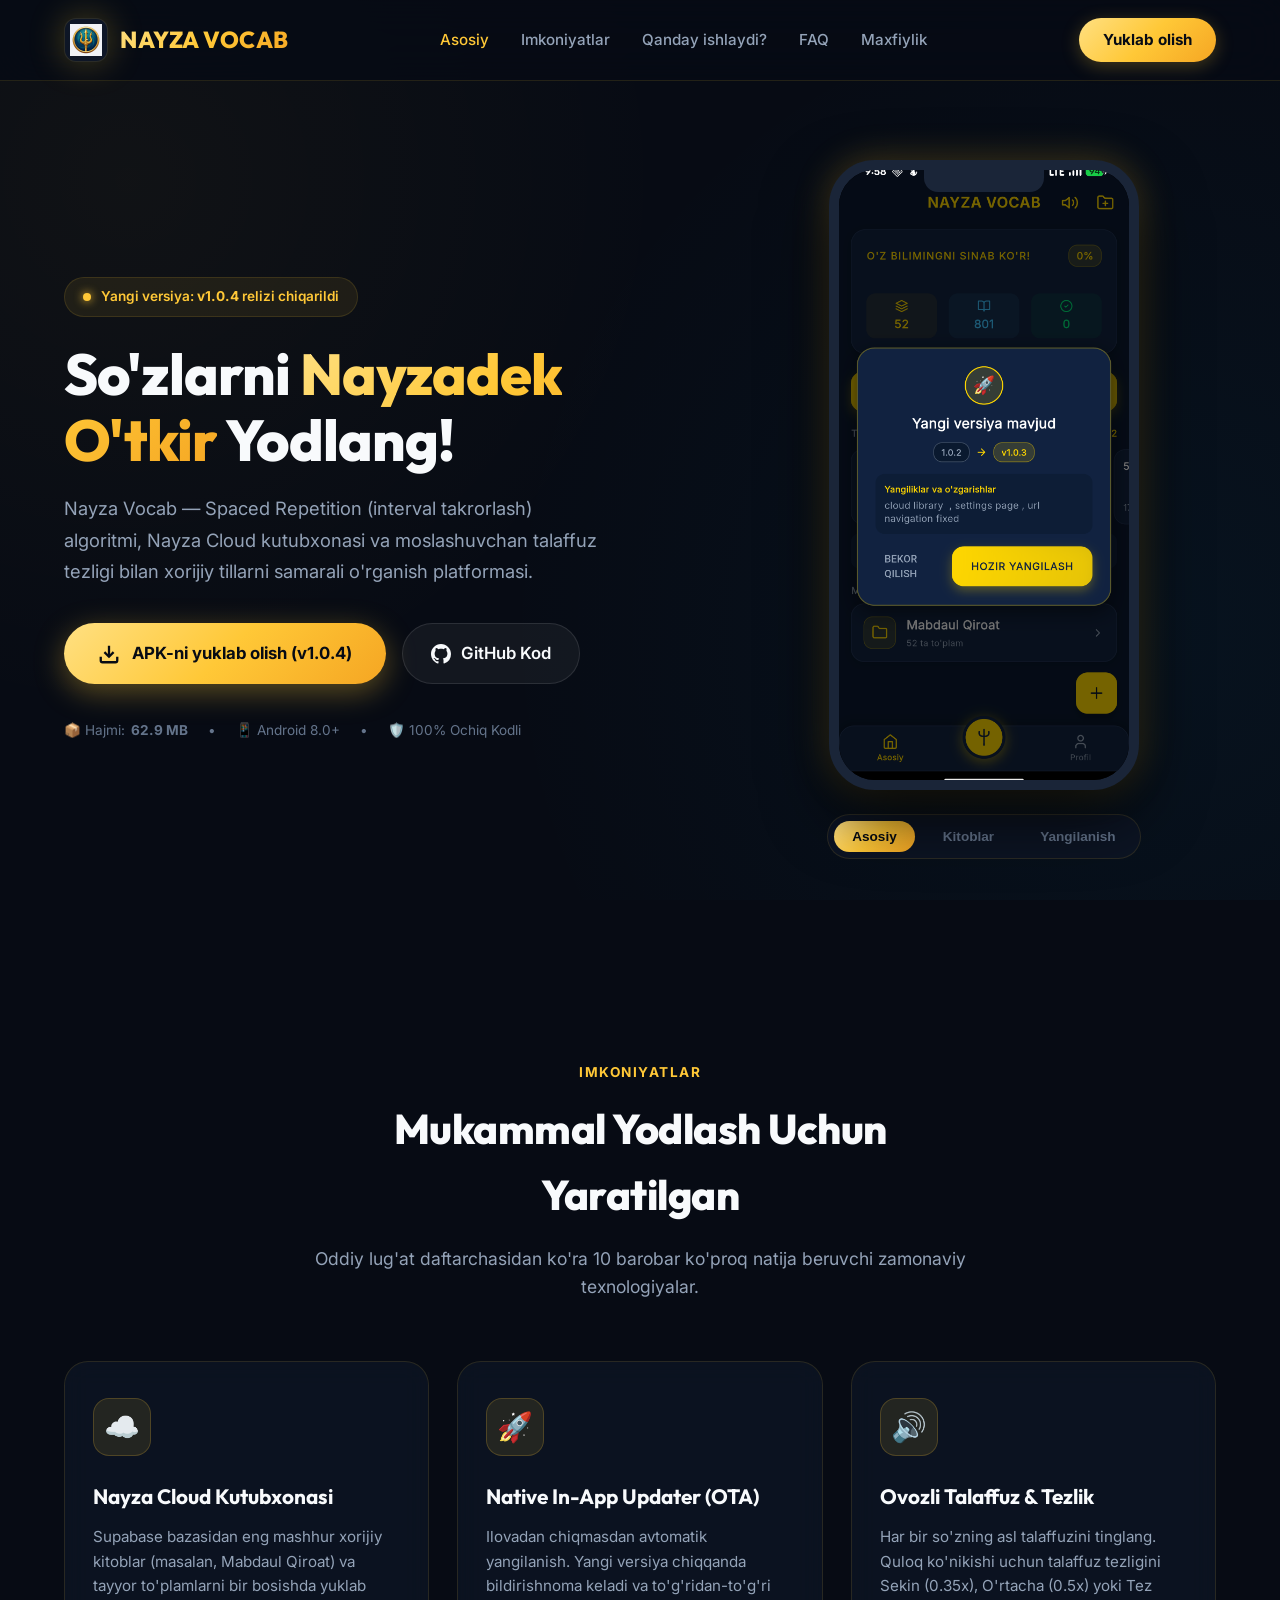
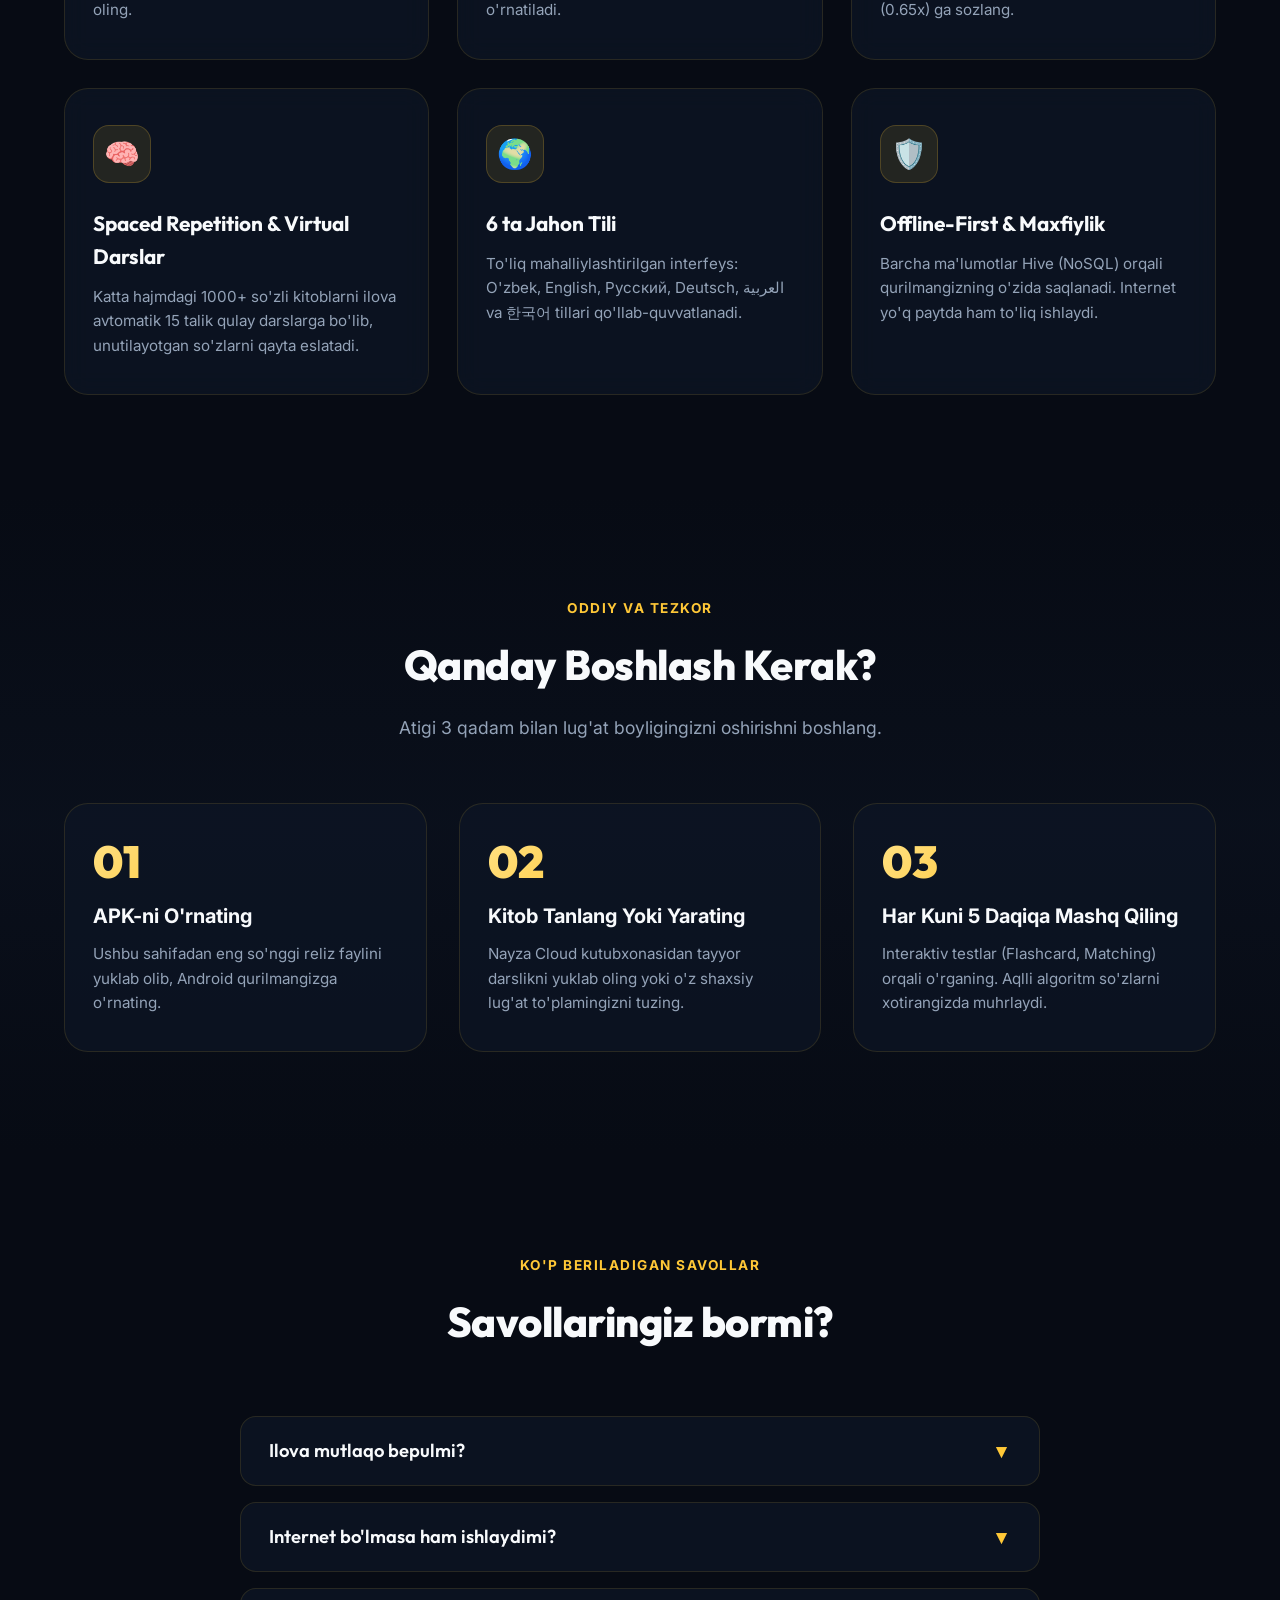
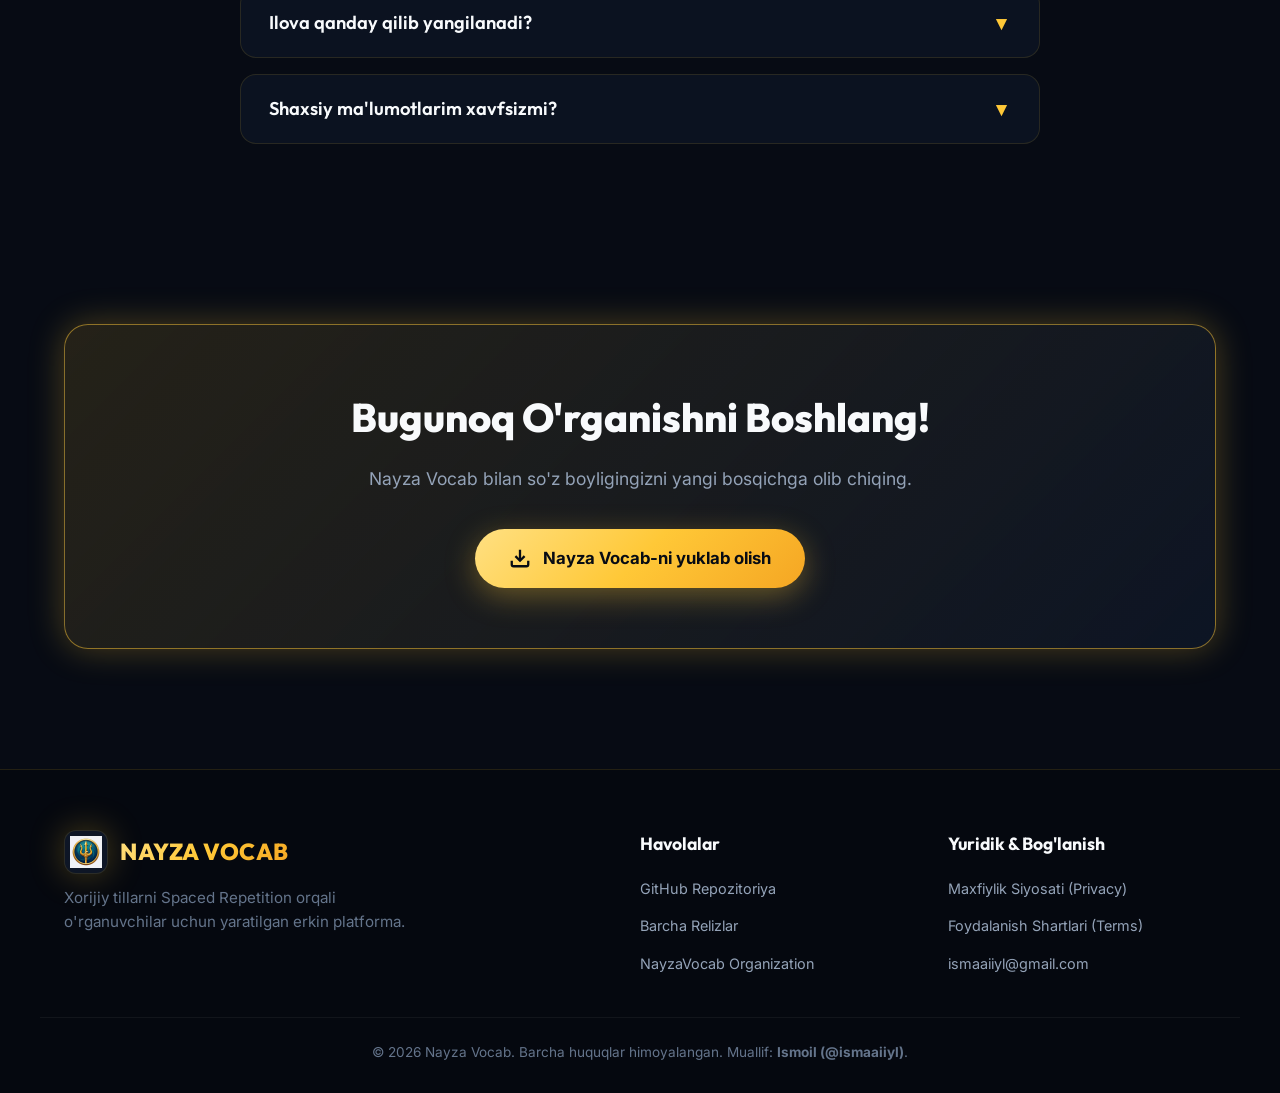
==== index.html @ 57da55fb "Initial website" ====
<!DOCTYPE html>
<html lang="uz">
<head>
  <meta charset="UTF-8">
  <meta name="viewport" content="width=device-width, initial-scale=1.0">
  <title>Nayza Vocab 🔱 — Spaced Repetition Lug'at & Cloud Kutubxonasi</title>
  
  <!-- SEO & Social Meta -->
  <meta name="description" content="Nayza Vocab — Spaced Repetition (interval takrorlash) va Cloud kutubxonasiga ega zamonaviy lug'at ilovasi. So'zlarni tez va unutilmas yodlang.">
  <meta name="keywords" content="nayza vocab, spaced repetition, ingliz tili, arab tili, lug'at, flutter, vocab builder, til o'rganish">
  <meta name="author" content="Ismoil (@ismaaiiyl)">
  <link rel="icon" type="image/png" href="assets/logo.png">

  <!-- Open Graph / Facebook / Telegram -->
  <meta property="og:type" content="website">
  <meta property="og:url" content="https://nayzavocab.ismaaiiyl.me/">
  <meta property="og:title" content="Nayza Vocab 🔱 — So'zlarni Nayzadek O'tkir Yodlang!">
  <meta property="og:description" content="Spaced Repetition, Cloud Kutubxona va In-App yangilanishlarga ega zamonaviy Android lug'at ilovasi.">
  <meta property="og:image" content="assets/logo.png">

  <!-- Google Fonts: Outfit & Inter -->
  <link rel="preconnect" href="https://fonts.googleapis.com">
  <link rel="preconnect" href="https://fonts.gstatic.com" crossorigin>
  <link href="https://fonts.googleapis.com/css2?family=Inter:wght@400;500;600;700&family=Outfit:wght@600;700;800;900&display=swap" rel="stylesheet">

  <link rel="stylesheet" href="css/style.css">
</head>
<body>

  <!-- NAVIGATION -->
  <header class="header">
    <div class="container nav-container">
      <a href="index.html" class="brand">
        <div class="brand-icon">
          <img src="assets/logo.png" alt="Nayza Vocab Logo">
        </div>
        <span class="brand-text">NAYZA VOCAB</span>
      </a>

      <nav>
        <ul class="nav-menu">
          <li><a href="#hero" class="nav-link active">Asosiy</a></li>
          <li><a href="#features" class="nav-link">Imkoniyatlar</a></li>
          <li><a href="#how-it-works" class="nav-link">Qanday ishlaydi?</a></li>
          <li><a href="#faq" class="nav-link">FAQ</a></li>
          <li><a href="privacy.html" class="nav-link">Maxfiylik</a></li>
        </ul>
      </nav>

      <a href="#download" class="nav-btn">Yuklab olish</a>
      <button class="menu-toggle" aria-label="Menyu">☰</button>
    </div>
  </header>

  <!-- HERO SECTION -->
  <section id="hero" class="hero">
    <div class="container hero-grid">
      <div class="hero-content">
        <div class="hero-badge">
          <div class="badge-pulse"></div>
          <span>Yangi versiya: <strong id="release-tag">v1.0.4</strong> relizi chiqarildi</span>
        </div>

        <h1 class="hero-title">
          So'zlarni <span>Nayzadek O'tkir</span> Yodlang!
        </h1>

        <p class="hero-desc">
          Nayza Vocab — Spaced Repetition (interval takrorlash) algoritmi, 
          Nayza Cloud kutubxonasi va moslashuvchan talaffuz tezligi bilan xorijiy tillarni samarali o'rganish platformasi.
        </p>

        <div class="hero-actions" id="download">
          <a href="https://github.com/NayzaVocab/android/releases/download/v1.0.4/NayzaVocab-v1.0.4.apk" id="primary-download-btn" class="btn-primary">
            <svg width="22" height="22" viewBox="0 0 24 24" fill="none" stroke="currentColor" stroke-width="2.5">
              <path d="M21 15v4a2 2 0 0 1-2 2H5a2 2 0 0 1-2-2v-4"></path>
              <polyline points="7 10 12 15 17 10"></polyline>
              <line x1="12" y1="15" x2="12" y2="3"></line>
            </svg>
            <span>APK-ni yuklab olish (v1.0.4)</span>
          </a>

          <a href="https://github.com/NayzaVocab/android" target="_blank" rel="noopener noreferrer" class="btn-secondary">
            <svg width="20" height="20" viewBox="0 0 24 24" fill="currentColor">
              <path d="M12 0C5.37 0 0 5.37 0 12c0 5.31 3.435 9.795 8.205 11.385.6.105.825-.255.825-.57 0-.285-.015-1.23-.015-2.235-3.015.555-3.795-.735-4.035-1.41-.135-.345-.72-1.41-1.23-1.695-.42-.225-1.02-.78-.015-.795.945-.015 1.62.87 1.845 1.23 1.08 1.815 2.805 1.305 3.495.99.105-.78.42-1.305.765-1.605-2.67-.3-5.46-1.335-5.46-5.925 0-1.305.465-2.385 1.23-3.225-.12-.3-.54-1.53.12-3.18 0 0 1.005-.315 3.3 1.23.96-.27 1.98-.405 3-.405s2.04.135 3 .405c2.295-1.56 3.3-1.23 3.3-1.23.66 1.65.24 2.88.12 3.18.765.84 1.23 1.905 1.23 3.225 0 4.605-2.805 5.625-5.475 5.925.435.375.81 1.095.81 2.22 0 1.605-.015 2.895-.015 3.3 0 .315.225.69.825.57A12.02 12.02 0 0024 12c0-6.63-5.37-12-12-12z"/>
            </svg>
            <span>GitHub Kod</span>
          </a>
        </div>

        <div class="release-meta">
          <span>📦 Hajmi: <strong id="release-size">62.9 MB</strong></span>
          <span>•</span>
          <span>📱 Android 8.0+</span>
          <span>•</span>
          <span>🛡️ 100% Ochiq Kodli</span>
        </div>
      </div>

      <!-- INTERACTIVE PHONE MOCKUP -->
      <div class="hero-visual">
        <div class="mockup-container">
          <div class="mockup-notch"></div>
          <img id="mockup-screen-img" class="mockup-screen" src="assets/screenshots/dashboard.png" alt="Nayza Vocab App Screen">
        </div>

        <div class="mockup-tabs">
          <button class="mockup-tab-btn active" data-screen="dashboard">Asosiy</button>
          <button class="mockup-tab-btn" data-screen="library">Kitoblar</button>
          <button class="mockup-tab-btn" data-screen="installer">Yangilanish</button>
        </div>
      </div>
    </div>
  </section>

  <!-- FEATURES SECTION -->
  <section id="features" class="features">
    <div class="container">
      <div class="section-header">
        <span class="section-tag">Imkoniyatlar</span>
        <h2 class="section-title">Mukammal Yodlash Uchun Yaratilgan</h2>
        <p class="section-desc">Oddiy lug'at daftarchasidan ko'ra 10 barobar ko'proq natija beruvchi zamonaviy texnologiyalar.</p>
      </div>

      <div class="features-grid">
        <div class="feature-card">
          <div class="feature-icon">☁️</div>
          <h3 class="feature-title">Nayza Cloud Kutubxonasi</h3>
          <p class="feature-desc">Supabase bazasidan eng mashhur xorijiy kitoblar (masalan, Mabdaul Qiroat) va tayyor to'plamlarni bir bosishda yuklab oling.</p>
        </div>

        <div class="feature-card">
          <div class="feature-icon">🚀</div>
          <h3 class="feature-title">Native In-App Updater (OTA)</h3>
          <p class="feature-desc">Ilovadan chiqmasdan avtomatik yangilanish. Yangi versiya chiqqanda bildirishnoma keladi va to'g'ridan-to'g'ri o'rnatiladi.</p>
        </div>

        <div class="feature-card">
          <div class="feature-icon">🔊</div>
          <h3 class="feature-title">Ovozli Talaffuz & Tezlik</h3>
          <p class="feature-desc">Har bir so'zning asl talaffuzini tinglang. Quloq ko'nikishi uchun talaffuz tezligini Sekin (0.35x), O'rtacha (0.5x) yoki Tez (0.65x) ga sozlang.</p>
        </div>

        <div class="feature-card">
          <div class="feature-icon">🧠</div>
          <h3 class="feature-title">Spaced Repetition & Virtual Darslar</h3>
          <p class="feature-desc">Katta hajmdagi 1000+ so'zli kitoblarni ilova avtomatik 15 talik qulay darslarga bo'lib, unutilayotgan so'zlarni qayta eslatadi.</p>
        </div>

        <div class="feature-card">
          <div class="feature-icon">🌍</div>
          <h3 class="feature-title">6 ta Jahon Tili</h3>
          <p class="feature-desc">To'liq mahalliylashtirilgan interfeys: O'zbek, English, Русский, Deutsch, العربية va 한국어 tillari qo'llab-quvvatlanadi.</p>
        </div>

        <div class="feature-card">
          <div class="feature-icon">🛡️</div>
          <h3 class="feature-title">Offline-First & Maxfiylik</h3>
          <p class="feature-desc">Barcha ma'lumotlar Hive (NoSQL) orqali qurilmangizning o'zida saqlanadi. Internet yo'q paytda ham to'liq ishlaydi.</p>
        </div>
      </div>
    </div>
  </section>

  <!-- HOW IT WORKS -->
  <section id="how-it-works" class="steps">
    <div class="container">
      <div class="section-header">
        <span class="section-tag">Oddiy va Tezkor</span>
        <h2 class="section-title">Qanday Boshlash Kerak?</h2>
        <p class="section-desc">Atigi 3 qadam bilan lug'at boyligingizni oshirishni boshlang.</p>
      </div>

      <div class="steps-grid">
        <div class="step-card">
          <div class="step-number">01</div>
          <h3 class="step-title">APK-ni O'rnating</h3>
          <p class="step-desc">Ushbu sahifadan eng so'nggi reliz faylini yuklab olib, Android qurilmangizga o'rnating.</p>
        </div>

        <div class="step-card">
          <div class="step-number">02</div>
          <h3 class="step-title">Kitob Tanlang Yoki Yarating</h3>
          <p class="step-desc">Nayza Cloud kutubxonasidan tayyor darslikni yuklab oling yoki o'z shaxsiy lug'at to'plamingizni tuzing.</p>
        </div>

        <div class="step-card">
          <div class="step-number">03</div>
          <h3 class="step-title">Har Kuni 5 Daqiqa Mashq Qiling</h3>
          <p class="step-desc">Interaktiv testlar (Flashcard, Matching) orqali o'rganing. Aqlli algoritm so'zlarni xotirangizda muhrlaydi.</p>
        </div>
      </div>
    </div>
  </section>

  <!-- FAQ SECTION -->
  <section id="faq" class="faq">
    <div class="container">
      <div class="section-header">
        <span class="section-tag">Ko'p Beriladigan Savollar</span>
        <h2 class="section-title">Savollaringiz bormi?</h2>
      </div>

      <div class="faq-list">
        <div class="faq-item">
          <button class="faq-question">
            <span>Ilova mutlaqo bepulmi?</span>
            <span class="faq-chevron">▼</span>
          </button>
          <div class="faq-answer">
            Ha! Nayza Vocab mutlaqo bepul va ochiq kodli loyiha (MIT License) hisoblanadi. Hech qanday yashirin to'lovlar yoki bezovta qiluvchi reklamalar mavjud emas.
          </div>
        </div>

        <div class="faq-item">
          <button class="faq-question">
            <span>Internet bo'lmasa ham ishlaydimi?</span>
            <span class="faq-chevron">▼</span>
          </button>
          <div class="faq-answer">
            Albatta. Ilova Offline-First tamoyili asosida qurilgan. Bir marta kitobni yuklab olganingizdan so'ng, so'zlarni yodlash va test topshirish uchun internet shart emas.
          </div>
        </div>

        <div class="faq-item">
          <button class="faq-question">
            <span>Ilova qanday qilib yangilanadi?</span>
            <span class="faq-chevron">▼</span>
          </button>
          <div class="faq-answer">
            Ilovamizga maxsus avtomatik yangilanish tizimi (OTA) o'rnatilgan. Yangi reliz chiqqanida ilovaning o'zi sizga xabar beradi va bitta tugma orqali to'g'ridan-to'g'ri yangilab beradi.
          </div>
        </div>

        <div class="faq-item">
          <button class="faq-question">
            <span>Shaxsiy ma'lumotlarim xavfsizmi?</span>
            <span class="faq-chevron">▼</span>
          </button>
          <div class="faq-answer">
            100% xavfsiz. Barcha so'zlaringiz va statistikalaringiz faqat o'z telefoningiz xotirasida (Hive NoSQL) saqlanadi va begona serverlarga uzatilmaydi.
          </div>
        </div>
      </div>
    </div>
  </section>

  <!-- CTA BANNER -->
  <section class="cta-banner">
    <div class="container">
      <div class="cta-box">
        <h2 class="cta-title">Bugunoq O'rganishni Boshlang!</h2>
        <p class="cta-desc">Nayza Vocab bilan so'z boyligingizni yangi bosqichga olib chiqing.</p>
        <a href="https://github.com/NayzaVocab/android/releases/download/v1.0.4/NayzaVocab-v1.0.4.apk" id="cta-download-btn" class="btn-primary">
          <svg width="22" height="22" viewBox="0 0 24 24" fill="none" stroke="currentColor" stroke-width="2.5">
            <path d="M21 15v4a2 2 0 0 1-2 2H5a2 2 0 0 1-2-2v-4"></path>
            <polyline points="7 10 12 15 17 10"></polyline>
            <line x1="12" y1="15" x2="12" y2="3"></line>
          </svg>
          <span>Nayza Vocab-ni yuklab olish</span>
        </a>
      </div>
    </div>
  </section>

  <!-- FOOTER -->
  <footer class="footer">
    <div class="container footer-grid">
      <div class="footer-col">
        <div class="brand">
          <div class="brand-icon">
            <img src="assets/logo.png" alt="Nayza Vocab Logo">
          </div>
          <span class="brand-text">NAYZA VOCAB</span>
        </div>
        <p class="footer-brand-desc">
          Xorijiy tillarni Spaced Repetition orqali o'rganuvchilar uchun yaratilgan erkin platforma.
        </p>
      </div>

      <div class="footer-col">
        <h4 class="footer-col-title">Havolalar</h4>
        <ul class="footer-links">
          <li><a href="https://github.com/NayzaVocab/android" target="_blank" rel="noopener">GitHub Repozitoriya</a></li>
          <li><a href="https://github.com/NayzaVocab/android/releases" target="_blank" rel="noopener">Barcha Relizlar</a></li>
          <li><a href="https://github.com/NayzaVocab" target="_blank" rel="noopener">NayzaVocab Organization</a></li>
        </ul>
      </div>

      <div class="footer-col">
        <h4 class="footer-col-title">Yuridik & Bog'lanish</h4>
        <ul class="footer-links">
          <li><a href="privacy.html">Maxfiylik Siyosati (Privacy)</a></li>
          <li><a href="terms.html">Foydalanish Shartlari (Terms)</a></li>
          <li><a href="mailto:ismaaiiyl@gmail.com">ismaaiiyl@gmail.com</a></li>
        </ul>
      </div>
    </div>

    <div class="container footer-bottom">
      <p>© <span id="current-year">2026</span> Nayza Vocab. Barcha huquqlar himoyalangan. Muallif: <strong>Ismoil (@ismaaiiyl)</strong>.</p>
    </div>
  </footer>

  <script src="js/app.js"></script>
</body>
</html>
---- css/style.css ----
/* ==========================================================================
   NAYZA VOCAB — ULTRA-PREMIUM DESIGN SYSTEM
   Palette: Deep Navy (#070B14) + Electric Gold (#FFC837 / #F5A623) + Glassmorphism
   Fonts: Outfit (Headings) & Inter (Body)
   ========================================================================== */

:root {
  --bg-main: #070B14;
  --bg-surface: #0E1626;
  --bg-card: rgba(14, 22, 38, 0.7);
  --bg-card-hover: rgba(22, 34, 58, 0.85);
  
  --border-subtle: rgba(255, 200, 55, 0.12);
  --border-focus: rgba(255, 200, 55, 0.5);

  --gold-primary: #FFC837;
  --gold-secondary: #F5A623;
  --gold-gradient: linear-gradient(135deg, #FFE082 0%, #FFC837 50%, #F5A623 100%);
  --gold-glow: 0 0 35px rgba(255, 200, 55, 0.28);
  --blue-glow: 0 0 45px rgba(56, 189, 248, 0.12);

  --text-main: #F8FAFC;
  --text-muted: #94A3B8;
  --text-dim: #64748B;

  --font-heading: 'Outfit', sans-serif;
  --font-body: 'Inter', sans-serif;

  --radius-sm: 8px;
  --radius-md: 16px;
  --radius-lg: 24px;
  --radius-pill: 9999px;

  --transition: all 0.3s cubic-bezier(0.16, 1, 0.3, 1);
}

*, *::before, *::after {
  margin: 0;
  padding: 0;
  box-sizing: border-box;
}

html {
  scroll-behavior: smooth;
  font-size: 16px;
}

body {
  font-family: var(--font-body);
  background-color: var(--bg-main);
  color: var(--text-main);
  line-height: 1.6;
  overflow-x: hidden;
  background-image: 
    radial-gradient(circle at 10% 20%, rgba(255, 200, 55, 0.04) 0%, transparent 40%),
    radial-gradient(circle at 90% 70%, rgba(14, 165, 233, 0.05) 0%, transparent 50%);
  background-attachment: fixed;
}

.container {
  width: 100%;
  max-width: 1200px;
  margin: 0 auto;
  padding: 0 24px;
}

/* ================= HEADER / NAVBAR ================= */
.header {
  position: fixed;
  top: 0;
  left: 0;
  width: 100%;
  z-index: 1000;
  background: rgba(7, 11, 20, 0.85);
  backdrop-filter: blur(20px);
  border-bottom: 1px solid var(--border-subtle);
  transition: var(--transition);
}

.nav-container {
  display: flex;
  align-items: center;
  justify-content: space-between;
  height: 80px;
}

.brand {
  display: flex;
  align-items: center;
  gap: 12px;
  text-decoration: none;
  color: var(--text-main);
}

.brand-icon {
  width: 44px;
  height: 44px;
  border-radius: 12px;
  background: var(--bg-surface);
  border: 1px solid var(--border-subtle);
  display: flex;
  align-items: center;
  justify-content: center;
  box-shadow: var(--gold-glow);
}

.brand-icon img {
  width: 32px;
  height: 32px;
  object-fit: contain;
}

.brand-text {
  font-family: var(--font-heading);
  font-weight: 800;
  font-size: 1.45rem;
  letter-spacing: 0.5px;
  background: var(--gold-gradient);
  -webkit-background-clip: text;
  -webkit-text-fill-color: transparent;
}

.nav-menu {
  display: flex;
  align-items: center;
  list-style: none;
  gap: 32px;
}

.nav-link {
  text-decoration: none;
  color: var(--text-muted);
  font-size: 0.95rem;
  font-weight: 500;
  transition: var(--transition);
}

.nav-link:hover, .nav-link.active {
  color: var(--gold-primary);
}

.nav-btn {
  display: inline-flex;
  align-items: center;
  gap: 8px;
  background: var(--gold-gradient);
  color: #070B14;
  padding: 10px 24px;
  border-radius: var(--radius-pill);
  font-weight: 700;
  font-size: 0.95rem;
  text-decoration: none;
  transition: var(--transition);
  box-shadow: 0 4px 18px rgba(255, 200, 55, 0.25);
}

.nav-btn:hover {
  transform: translateY(-2px);
  box-shadow: 0 8px 24px rgba(255, 200, 55, 0.45);
}

.menu-toggle {
  display: none;
  background: none;
  border: none;
  color: var(--text-main);
  font-size: 1.6rem;
  cursor: pointer;
}

/* ================= HERO SECTION ================= */
.hero {
  padding: 160px 0 100px;
  position: relative;
}

.hero-grid {
  display: grid;
  grid-template-columns: 1.15fr 0.85fr;
  align-items: center;
  gap: 60px;
}

.hero-badge {
  display: inline-flex;
  align-items: center;
  gap: 10px;
  background: rgba(255, 200, 55, 0.08);
  border: 1px solid var(--border-subtle);
  padding: 8px 18px;
  border-radius: var(--radius-pill);
  font-size: 0.85rem;
  font-weight: 600;
  color: var(--gold-primary);
  margin-bottom: 24px;
}

.badge-pulse {
  width: 8px;
  height: 8px;
  background: var(--gold-primary);
  border-radius: 50%;
  box-shadow: 0 0 10px var(--gold-primary);
  animation: pulse 2s infinite;
}

@keyframes pulse {
  0% { transform: scale(0.95); opacity: 0.8; }
  50% { transform: scale(1.3); opacity: 1; }
  100% { transform: scale(0.95); opacity: 0.8; }
}

.hero-title {
  font-family: var(--font-heading);
  font-size: 3.6rem;
  line-height: 1.15;
  font-weight: 800;
  margin-bottom: 20px;
  letter-spacing: -1px;
}

.hero-title span {
  background: var(--gold-gradient);
  -webkit-background-clip: text;
  -webkit-text-fill-color: transparent;
}

.hero-desc {
  font-size: 1.15rem;
  color: var(--text-muted);
  margin-bottom: 36px;
  max-width: 540px;
  line-height: 1.7;
}

.hero-actions {
  display: flex;
  flex-wrap: wrap;
  gap: 16px;
  margin-bottom: 36px;
}

.btn-primary {
  display: inline-flex;
  align-items: center;
  gap: 12px;
  background: var(--gold-gradient);
  color: #070B14;
  padding: 16px 34px;
  border-radius: var(--radius-pill);
  font-weight: 700;
  font-size: 1.05rem;
  text-decoration: none;
  transition: var(--transition);
  box-shadow: 0 8px 30px rgba(255, 200, 55, 0.35);
  border: none;
  cursor: pointer;
}

.btn-primary:hover {
  transform: translateY(-3px) scale(1.02);
  box-shadow: 0 12px 38px rgba(255, 200, 55, 0.55);
}

.btn-secondary {
  display: inline-flex;
  align-items: center;
  gap: 10px;
  background: rgba(255, 255, 255, 0.05);
  color: var(--text-main);
  padding: 16px 28px;
  border-radius: var(--radius-pill);
  font-weight: 600;
  font-size: 1.05rem;
  text-decoration: none;
  border: 1px solid rgba(255, 255, 255, 0.1);
  transition: var(--transition);
}

.btn-secondary:hover {
  background: rgba(255, 255, 255, 0.1);
  border-color: var(--gold-primary);
  transform: translateY(-3px);
}

.release-meta {
  display: flex;
  align-items: center;
  gap: 20px;
  font-size: 0.85rem;
  color: var(--text-dim);
}

.release-meta span {
  display: inline-flex;
  align-items: center;
  gap: 6px;
}

/* Phone Mockup Frame */
.hero-visual {
  position: relative;
  display: flex;
  flex-direction: column;
  align-items: center;
}

.mockup-container {
  position: relative;
  width: 310px;
  height: 630px;
  background: #000;
  border-radius: 46px;
  border: 10px solid #1A2538;
  box-shadow: 0 25px 65px rgba(0, 0, 0, 0.8), var(--gold-glow);
  overflow: hidden;
  transition: var(--transition);
}

.mockup-notch {
  position: absolute;
  top: 0;
  left: 50%;
  transform: translateX(-50%);
  width: 120px;
  height: 22px;
  background: #1A2538;
  border-bottom-left-radius: 14px;
  border-bottom-right-radius: 14px;
  z-index: 10;
}

.mockup-screen {
  width: 100%;
  height: 100%;
  object-fit: cover;
  display: block;
  transition: opacity 0.3s ease;
}

.mockup-tabs {
  display: flex;
  gap: 10px;
  margin-top: 24px;
  background: rgba(14, 22, 38, 0.8);
  padding: 6px;
  border-radius: var(--radius-pill);
  border: 1px solid var(--border-subtle);
}

.mockup-tab-btn {
  background: none;
  border: none;
  color: var(--text-dim);
  padding: 8px 18px;
  border-radius: var(--radius-pill);
  font-size: 0.85rem;
  font-weight: 600;
  cursor: pointer;
  transition: var(--transition);
}

.mockup-tab-btn.active {
  background: var(--gold-gradient);
  color: #070B14;
}

/* ================= SECTION HEADINGS ================= */
.section-header {
  text-align: center;
  max-width: 680px;
  margin: 0 auto 60px;
}

.section-tag {
  display: inline-block;
  font-size: 0.85rem;
  font-weight: 700;
  text-transform: uppercase;
  letter-spacing: 1.5px;
  color: var(--gold-primary);
  margin-bottom: 12px;
}

.section-title {
  font-family: var(--font-heading);
  font-size: 2.6rem;
  font-weight: 800;
  letter-spacing: -0.5px;
  margin-bottom: 16px;
}

.section-desc {
  font-size: 1.1rem;
  color: var(--text-muted);
}

/* ================= FEATURES SECTION ================= */
.features {
  padding: 100px 0;
  position: relative;
}

.features-grid {
  display: grid;
  grid-template-columns: repeat(3, 1fr);
  gap: 28px;
}

.feature-card {
  background: var(--bg-card);
  border: 1px solid var(--border-subtle);
  border-radius: var(--radius-lg);
  padding: 36px 28px;
  backdrop-filter: blur(12px);
  transition: var(--transition);
  position: relative;
  overflow: hidden;
}

.feature-card::before {
  content: '';
  position: absolute;
  top: 0;
  left: 0;
  width: 100%;
  height: 3px;
  background: var(--gold-gradient);
  opacity: 0;
  transition: var(--transition);
}

.feature-card:hover {
  transform: translateY(-6px);
  border-color: var(--border-focus);
  background: var(--bg-card-hover);
  box-shadow: 0 16px 40px rgba(0, 0, 0, 0.4);
}

.feature-card:hover::before {
  opacity: 1;
}

.feature-icon {
  width: 58px;
  height: 58px;
  border-radius: var(--radius-md);
  background: rgba(255, 200, 55, 0.1);
  border: 1px solid rgba(255, 200, 55, 0.2);
  display: flex;
  align-items: center;
  justify-content: center;
  font-size: 1.8rem;
  margin-bottom: 24px;
  color: var(--gold-primary);
}

.feature-title {
  font-family: var(--font-heading);
  font-size: 1.3rem;
  font-weight: 700;
  margin-bottom: 12px;
}

.feature-desc {
  font-size: 0.95rem;
  color: var(--text-muted);
  line-height: 1.6;
}

/* ================= HOW IT WORKS (STEPS) ================= */
.steps {
  padding: 100px 0;
  background: linear-gradient(180deg, transparent, rgba(14, 22, 38, 0.4), transparent);
}

.steps-grid {
  display: grid;
  grid-template-columns: repeat(3, 1fr);
  gap: 32px;
}

.step-card {
  background: var(--bg-card);
  border: 1px solid var(--border-subtle);
  border-radius: var(--radius-lg);
  padding: 36px 28px;
  position: relative;
}

.step-number {
  font-family: var(--font-heading);
  font-size: 2.8rem;
  font-weight: 900;
  background: var(--gold-gradient);
  -webkit-background-clip: text;
  -webkit-text-fill-color: transparent;
  line-height: 1;
  margin-bottom: 16px;
}

.step-title {
  font-size: 1.25rem;
  font-weight: 700;
  margin-bottom: 10px;
}

.step-desc {
  font-size: 0.95rem;
  color: var(--text-muted);
  line-height: 1.6;
}

/* ================= FAQ SECTION ================= */
.faq {
  padding: 100px 0;
}

.faq-list {
  max-width: 800px;
  margin: 0 auto;
  display: flex;
  flex-direction: column;
  gap: 16px;
}

.faq-item {
  background: var(--bg-card);
  border: 1px solid var(--border-subtle);
  border-radius: var(--radius-md);
  overflow: hidden;
  transition: var(--transition);
}

.faq-question {
  width: 100%;
  padding: 22px 28px;
  text-align: left;
  background: none;
  border: none;
  color: var(--text-main);
  font-family: var(--font-heading);
  font-size: 1.15rem;
  font-weight: 600;
  cursor: pointer;
  display: flex;
  justify-content: space-between;
  align-items: center;
}

.faq-chevron {
  transition: var(--transition);
  font-size: 1.2rem;
  color: var(--gold-primary);
}

.faq-item.active .faq-chevron {
  transform: rotate(180deg);
}

.faq-answer {
  max-height: 0;
  overflow: hidden;
  transition: max-height 0.3s ease;
  padding: 0 28px;
  color: var(--text-muted);
  font-size: 0.95rem;
  line-height: 1.7;
}

.faq-item.active .faq-answer {
  padding-bottom: 22px;
}

/* ================= CTA BANNER ================= */
.cta-banner {
  padding: 80px 0 120px;
}

.cta-box {
  background: linear-gradient(135deg, rgba(255, 200, 55, 0.12), rgba(14, 22, 38, 0.9));
  border: 1px solid var(--border-focus);
  border-radius: var(--radius-lg);
  padding: 60px 40px;
  text-align: center;
  box-shadow: var(--gold-glow);
}

.cta-title {
  font-family: var(--font-heading);
  font-size: 2.5rem;
  font-weight: 800;
  margin-bottom: 16px;
}

.cta-desc {
  font-size: 1.1rem;
  color: var(--text-muted);
  max-width: 600px;
  margin: 0 auto 36px;
}

/* ================= LEGAL PAGES (PRIVACY & TERMS) ================= */
.legal-page {
  padding: 140px 0 80px;
}

.legal-content {
  background: var(--bg-card);
  border: 1px solid var(--border-subtle);
  border-radius: var(--radius-lg);
  padding: 50px;
  backdrop-filter: blur(16px);
}

.legal-title {
  font-family: var(--font-heading);
  font-size: 2.5rem;
  color: var(--gold-primary);
  margin-bottom: 12px;
}

.legal-update {
  font-size: 0.9rem;
  color: var(--text-dim);
  margin-bottom: 40px;
  border-bottom: 1px solid var(--border-subtle);
  padding-bottom: 16px;
}

.legal-body h2 {
  font-family: var(--font-heading);
  font-size: 1.5rem;
  color: var(--text-main);
  margin: 32px 0 12px;
}

.legal-body p {
  color: var(--text-muted);
  margin-bottom: 16px;
  font-size: 1rem;
  line-height: 1.8;
}

.legal-body ul {
  padding-left: 24px;
  color: var(--text-muted);
  margin-bottom: 20px;
  line-height: 1.8;
}

/* ================= FOOTER ================= */
.footer {
  border-top: 1px solid var(--border-subtle);
  background: #05080F;
  padding: 60px 0 30px;
}

.footer-grid {
  display: grid;
  grid-template-columns: 2fr 1fr 1fr;
  gap: 40px;
  margin-bottom: 40px;
}

.footer-brand-desc {
  color: var(--text-dim);
  font-size: 0.95rem;
  margin-top: 12px;
  max-width: 360px;
}

.footer-col-title {
  font-family: var(--font-heading);
  font-size: 1.1rem;
  font-weight: 700;
  margin-bottom: 18px;
  color: var(--text-main);
}

.footer-links {
  list-style: none;
  display: flex;
  flex-direction: column;
  gap: 12px;
}

.footer-links a {
  text-decoration: none;
  color: var(--text-muted);
  font-size: 0.9rem;
  transition: var(--transition);
}

.footer-links a:hover {
  color: var(--gold-primary);
}

.footer-bottom {
  text-align: center;
  padding-top: 24px;
  border-top: 1px solid rgba(255, 255, 255, 0.05);
  font-size: 0.85rem;
  color: var(--text-dim);
}

/* ================= RESPONSIVE DESIGN ================= */
@media (max-width: 992px) {
  .hero-grid {
    grid-template-columns: 1fr;
    text-align: center;
  }
  .hero-desc {
    margin-left: auto;
    margin-right: auto;
  }
  .hero-actions {
    justify-content: center;
  }
  .release-meta {
    justify-content: center;
  }
  .features-grid {
    grid-template-columns: repeat(2, 1fr);
  }
  .steps-grid {
    grid-template-columns: 1fr;
  }
  .footer-grid {
    grid-template-columns: 1fr;
  }
  .legal-content {
    padding: 30px 20px;
  }
}

@media (max-width: 640px) {
  .hero-title {
    font-size: 2.4rem;
  }
  .nav-menu {
    display: none;
  }
  .menu-toggle {
    display: block;
  }
  .features-grid {
    grid-template-columns: 1fr;
  }
  .mockup-container {
    width: 270px;
    height: 550px;
  }
}
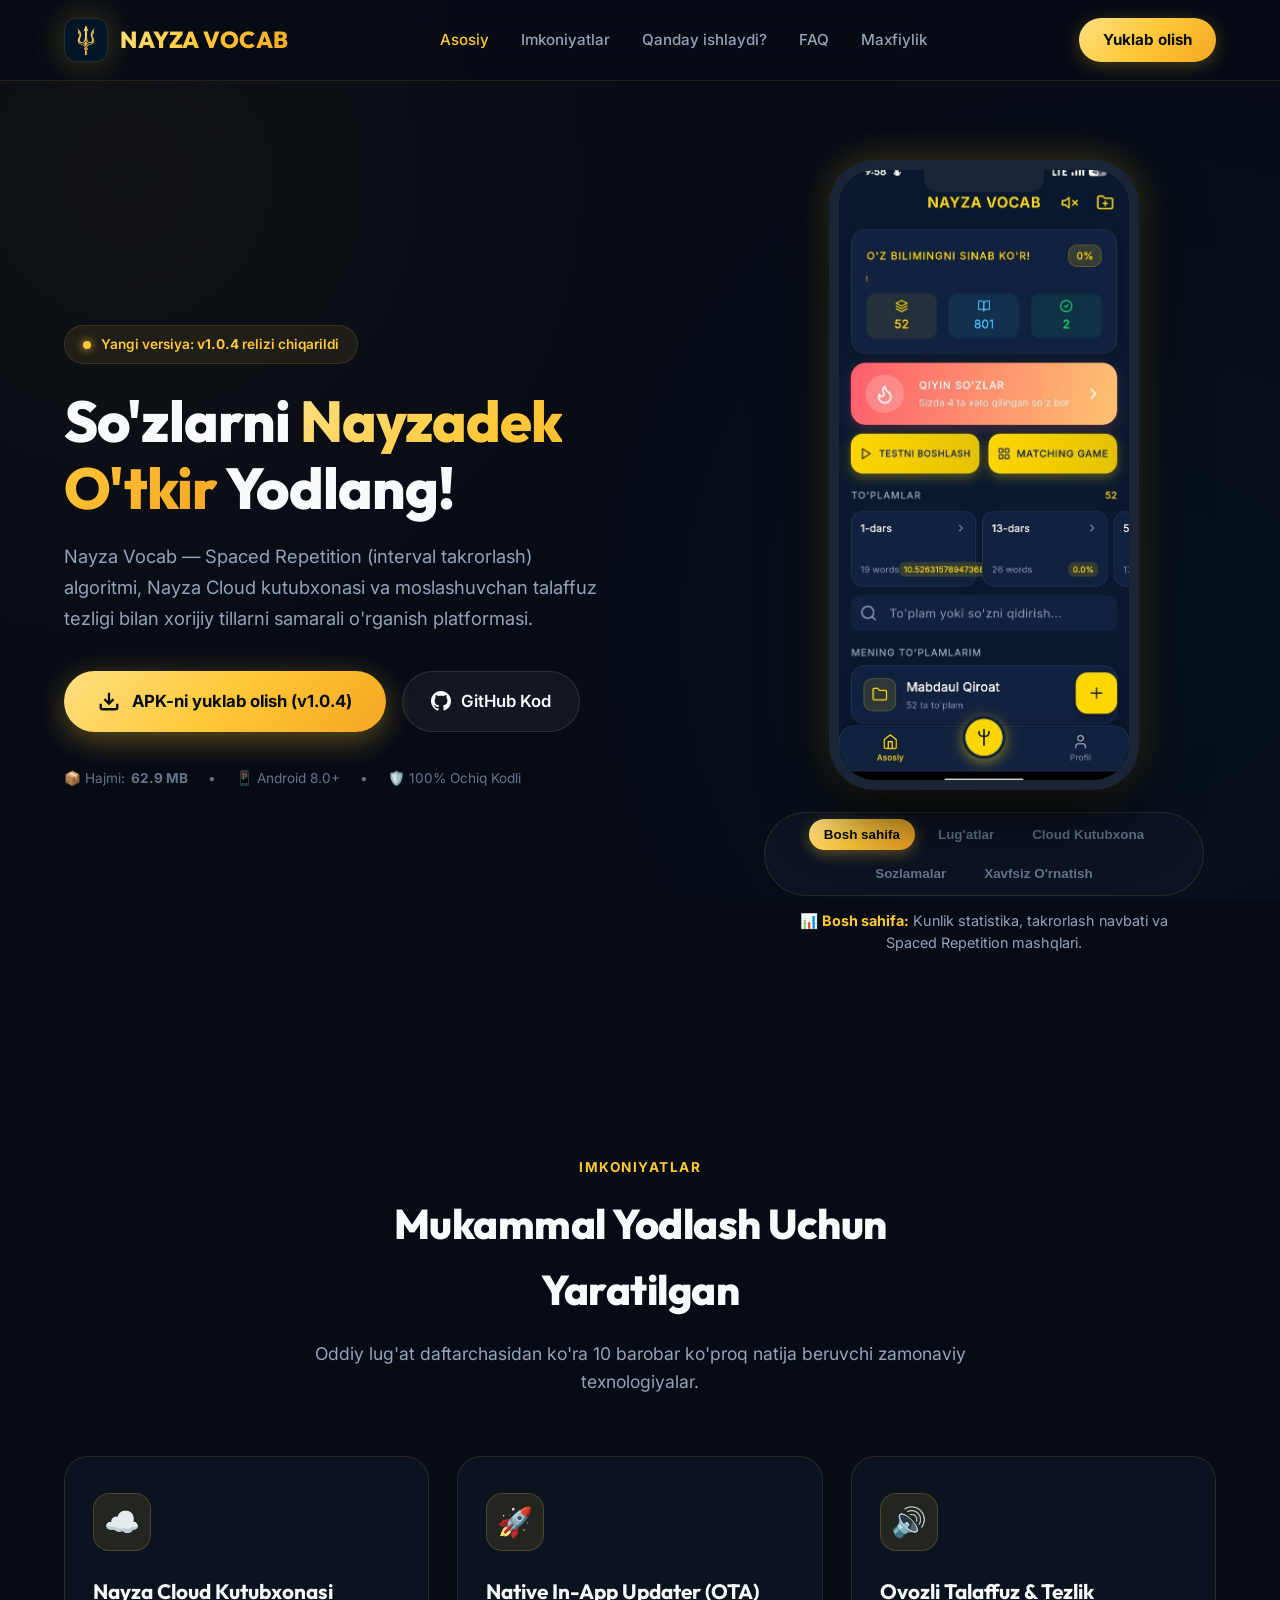
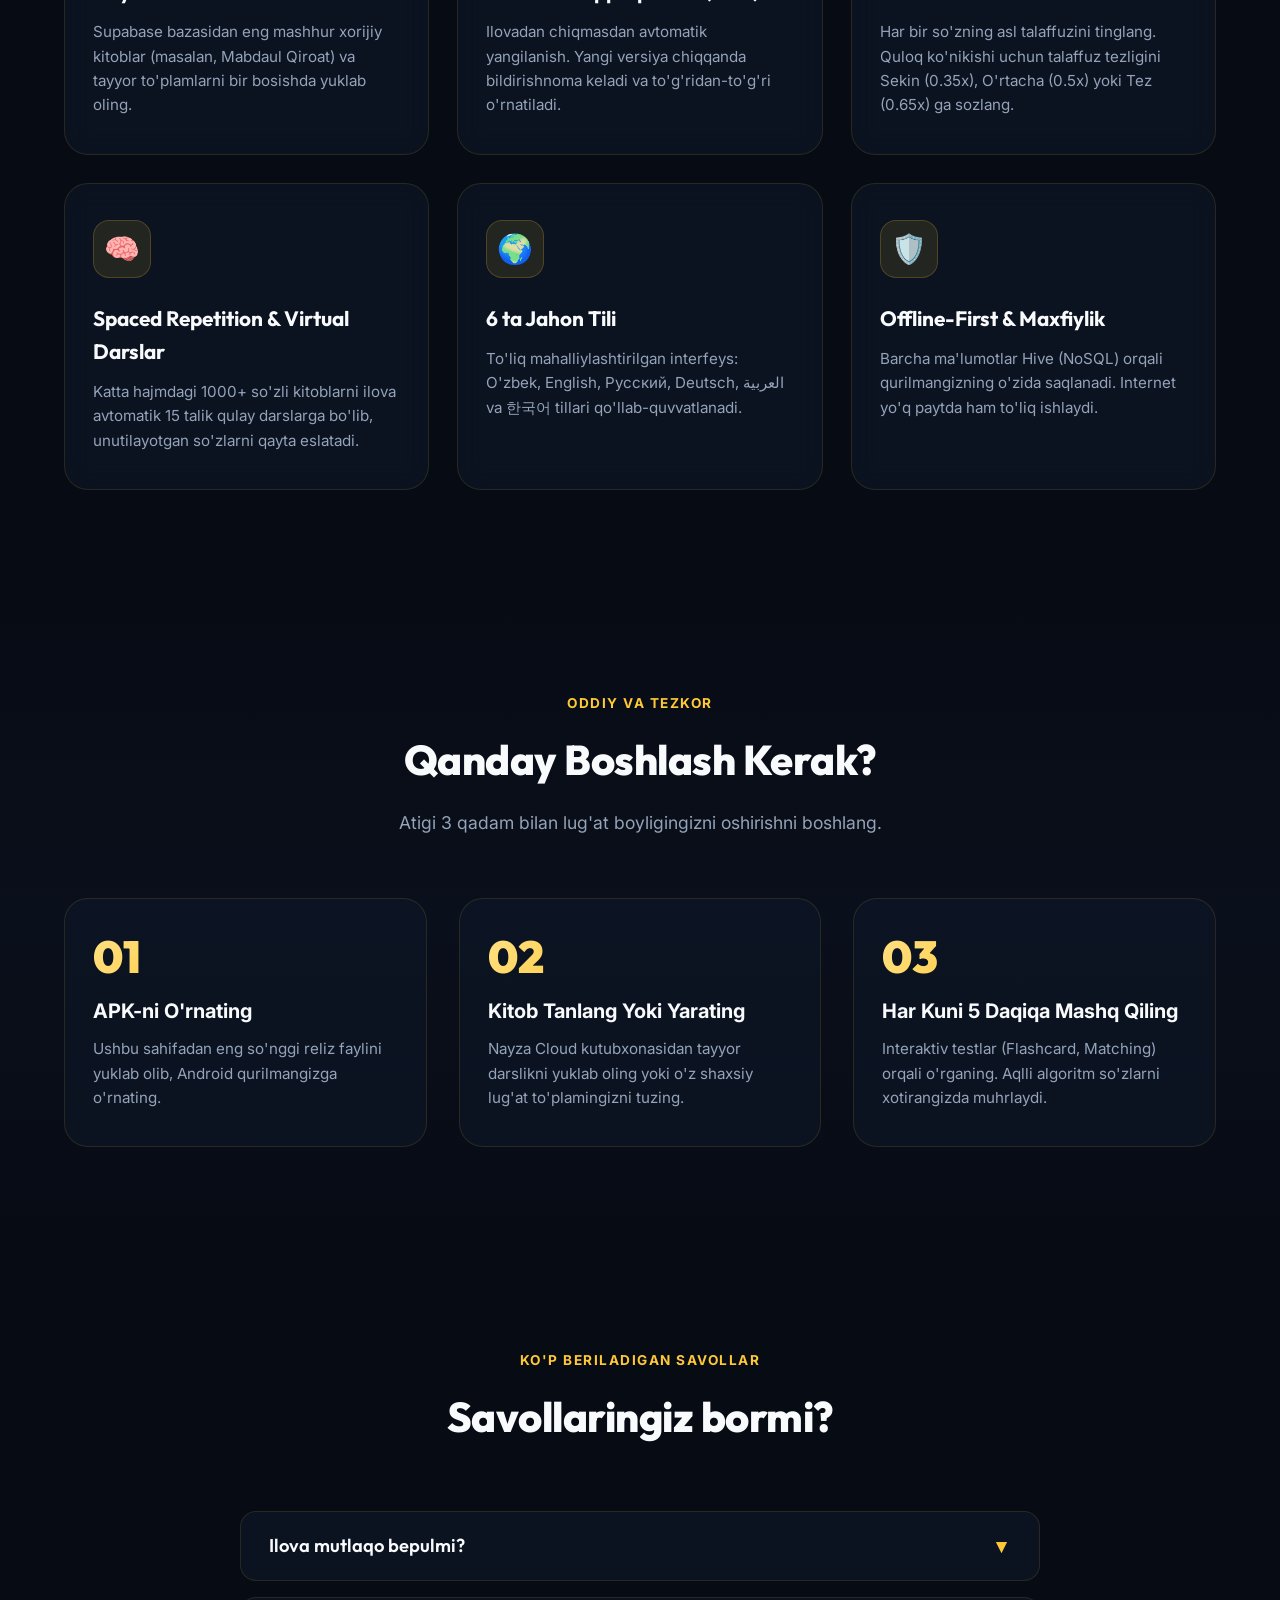
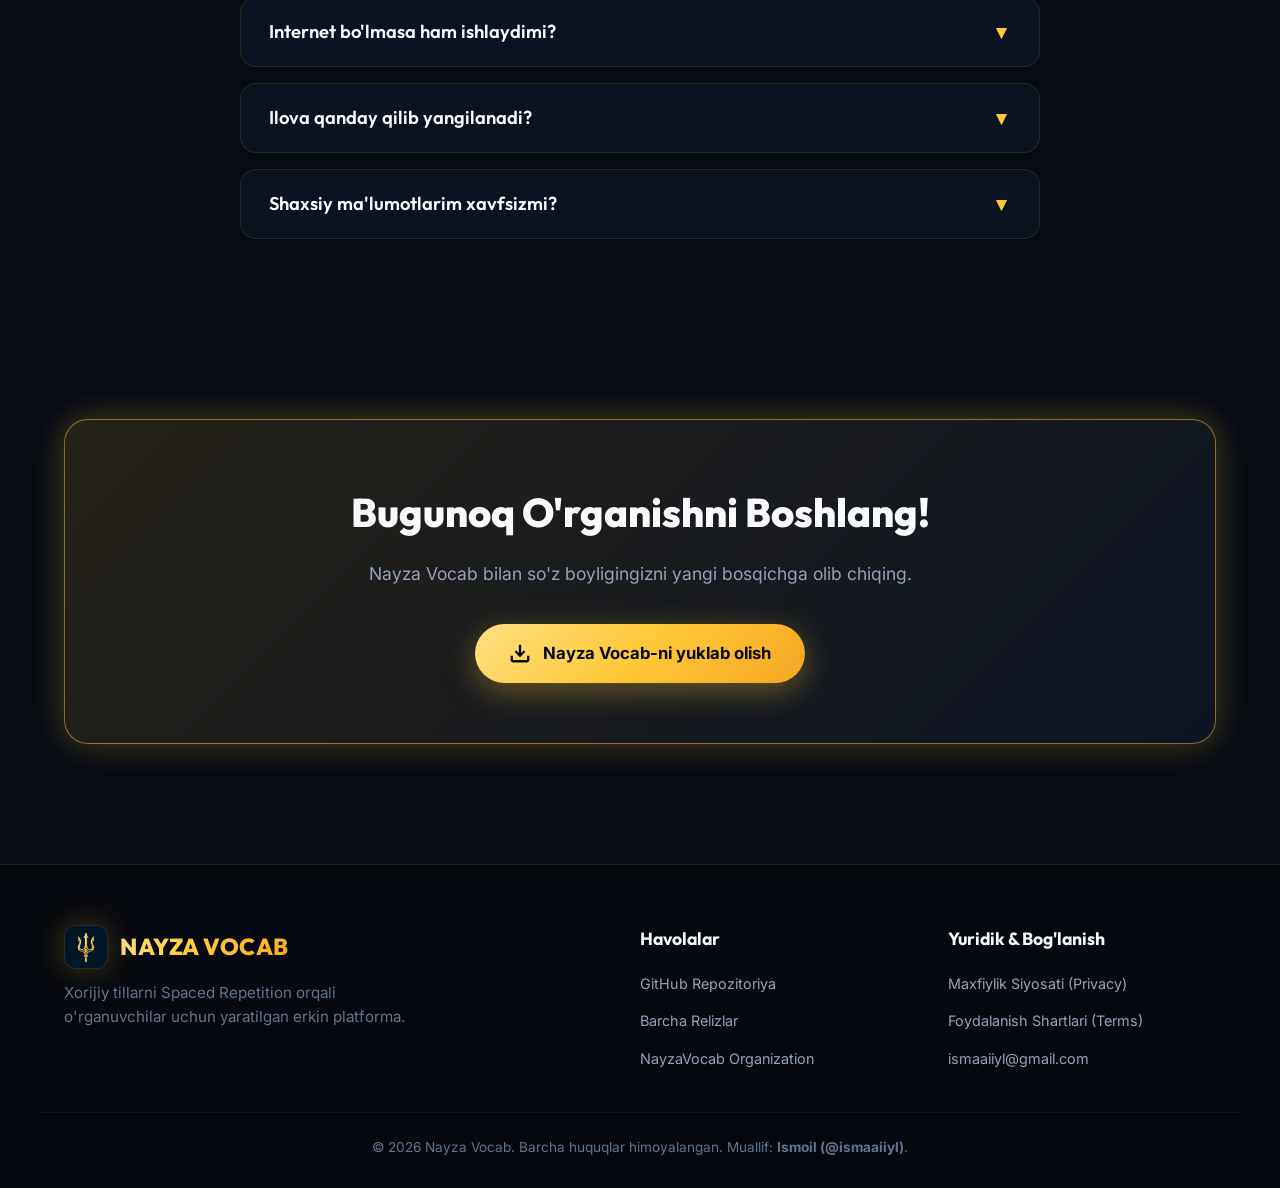
==== commit ea8785d2: "screenshots" ====
--- a/index.html
+++ b/index.html
@@ -18,6 +18,35 @@
   <meta property="og:description" content="Spaced Repetition, Cloud Kutubxona va In-App yangilanishlarga ega zamonaviy Android lug'at ilovasi.">
   <meta property="og:image" content="assets/logo.png">
 
+  <!-- Canonical & Google Robots -->
+  <link rel="canonical" href="https://nayzavocab.ismaaiiyl.me/">
+  <meta name="robots" content="index, follow, max-snippet:-1, max-image-preview:large, max-video-preview:-1">
+
+  <!-- Structured Data (Schema.org) for Google Search Rich Snippets -->
+  <script type="application/ld+json">
+  {
+    "@context": "https://schema.org",
+    "@type": "SoftwareApplication",
+    "name": "Nayza Vocab",
+    "operatingSystem": "Android 8.0+",
+    "applicationCategory": "EducationalApplication",
+    "offers": {
+      "@type": "Offer",
+      "price": "0",
+      "priceCurrency": "USD"
+    },
+    "description": "Nayza Vocab — Spaced Repetition (interval takrorlash) algoritmi, Nayza Cloud kutubxonasi va talaffuz tezligi sozlamalari bilan xorijiy tillarni samarali o'rganish platformasi.",
+    "url": "https://nayzavocab.ismaaiiyl.me/",
+    "downloadUrl": "https://github.com/NayzaVocab/android/releases/latest",
+    "softwareVersion": "1.0.4",
+    "author": {
+      "@type": "Person",
+      "name": "Ismoil",
+      "url": "https://github.com/ismaaiiyl"
+    }
+  }
+  </script>
+
   <!-- Google Fonts: Outfit & Inter -->
   <link rel="preconnect" href="https://fonts.googleapis.com">
   <link rel="preconnect" href="https://fonts.gstatic.com" crossorigin>
@@ -101,14 +130,19 @@
       <div class="hero-visual">
         <div class="mockup-container">
           <div class="mockup-notch"></div>
-          <img id="mockup-screen-img" class="mockup-screen" src="assets/screenshots/dashboard.png" alt="Nayza Vocab App Screen">
+          <img id="mockup-screen-img" class="mockup-screen" src="assets/screenshots/dashboard.png" alt="Nayza Vocab Bosh sahifa">
         </div>
 
         <div class="mockup-tabs">
-          <button class="mockup-tab-btn active" data-screen="dashboard">Asosiy</button>
-          <button class="mockup-tab-btn" data-screen="library">Kitoblar</button>
-          <button class="mockup-tab-btn" data-screen="installer">Yangilanish</button>
-        </div>
+          <button class="mockup-tab-btn active" data-screen="dashboard">Bosh sahifa</button>
+          <button class="mockup-tab-btn" data-screen="library">Lug'atlar</button>
+          <button class="mockup-tab-btn" data-screen="cloud-library">Cloud Kutubxona</button>
+          <button class="mockup-tab-btn" data-screen="settings">Sozlamalar</button>
+          <button class="mockup-tab-btn" data-screen="installer">Xavfsiz O'rnatish</button>
+        </div>
+        <p id="mockup-screen-desc" class="mockup-caption">
+          📊 <strong>Bosh sahifa:</strong> Kunlik statistika, takrorlash navbati va Spaced Repetition mashqlari.
+        </p>
       </div>
     </div>
   </section>
--- a/css/style.css
+++ b/css/style.css
@@ -102,12 +102,13 @@
   align-items: center;
   justify-content: center;
   box-shadow: var(--gold-glow);
+  overflow: hidden;
 }
 
 .brand-icon img {
-  width: 32px;
-  height: 32px;
-  object-fit: contain;
+  width: 100%;
+  height: 100%;
+  object-fit: cover;
 }
 
 .brand-text {
@@ -340,29 +341,54 @@
 
 .mockup-tabs {
   display: flex;
-  gap: 10px;
-  margin-top: 24px;
-  background: rgba(14, 22, 38, 0.8);
+  flex-wrap: wrap;
+  justify-content: center;
+  gap: 8px;
+  margin-top: 22px;
+  background: rgba(14, 22, 38, 0.85);
   padding: 6px;
   border-radius: var(--radius-pill);
   border: 1px solid var(--border-subtle);
+  max-width: 440px;
 }
 
 .mockup-tab-btn {
   background: none;
   border: none;
   color: var(--text-dim);
-  padding: 8px 18px;
+  padding: 8px 15px;
   border-radius: var(--radius-pill);
-  font-size: 0.85rem;
+  font-size: 0.84rem;
   font-weight: 600;
   cursor: pointer;
   transition: var(--transition);
+  white-space: nowrap;
+}
+
+.mockup-tab-btn:hover {
+  color: var(--text-main);
 }
 
 .mockup-tab-btn.active {
   background: var(--gold-gradient);
   color: #070B14;
+  font-weight: 700;
+  box-shadow: 0 4px 14px rgba(255, 200, 55, 0.35);
+}
+
+.mockup-caption {
+  margin-top: 14px;
+  font-size: 0.9rem;
+  color: var(--text-muted);
+  text-align: center;
+  max-width: 380px;
+  line-height: 1.5;
+  min-height: 44px;
+  transition: opacity 0.25s ease;
+}
+
+.mockup-caption strong {
+  color: var(--gold-primary);
 }
 
 /* ================= SECTION HEADINGS ================= */
@@ -704,11 +730,15 @@
   color: var(--text-dim);
 }
 
-/* ================= RESPONSIVE DESIGN ================= */
+/* ================= RESPONSIVE DESIGN (TABLET & MOBILE) ================= */
 @media (max-width: 992px) {
+  .hero {
+    padding: 130px 0 80px;
+  }
   .hero-grid {
     grid-template-columns: 1fr;
     text-align: center;
+    gap: 48px;
   }
   .hero-desc {
     margin-left: auto;
@@ -725,30 +755,370 @@
   }
   .steps-grid {
     grid-template-columns: 1fr;
+    max-width: 520px;
+    margin: 0 auto;
   }
   .footer-grid {
     grid-template-columns: 1fr;
+    text-align: center;
+  }
+  .footer-brand-desc {
+    margin: 10px auto 0;
+  }
+  .footer-links {
+    align-items: center;
   }
   .legal-content {
-    padding: 30px 20px;
-  }
-}
-
-@media (max-width: 640px) {
-  .hero-title {
-    font-size: 2.4rem;
-  }
+    padding: 36px 24px;
+  }
+}
+
+@media (max-width: 768px) {
+  .nav-container {
+    height: 64px;
+    gap: 8px;
+  }
+
+  .brand {
+    gap: 8px;
+    flex-shrink: 0;
+  }
+
+  .brand-icon {
+    width: 34px;
+    height: 34px;
+    border-radius: 9px;
+  }
+
+  .brand-text {
+    font-size: 1.1rem;
+    letter-spacing: 0.2px;
+    white-space: nowrap;
+  }
+
+  /* Compact header CTA button on mobile */
+  .header .nav-btn {
+    margin-left: auto;
+    padding: 6px 12px;
+    font-size: 0.78rem;
+    font-weight: 700;
+    gap: 4px;
+    white-space: nowrap;
+    flex-shrink: 0;
+    box-shadow: 0 2px 10px rgba(255, 200, 55, 0.2);
+  }
+
+  .menu-toggle {
+    display: flex;
+    align-items: center;
+    justify-content: center;
+    width: 36px;
+    height: 36px;
+    flex-shrink: 0;
+    border-radius: 8px;
+    border: 1px solid var(--border-subtle);
+    background: rgba(255, 255, 255, 0.03);
+    color: var(--gold-primary);
+    font-size: 1.25rem;
+  }
+
+  /* Full-width mobile dropdown menu */
   .nav-menu {
     display: none;
-  }
-  .menu-toggle {
+    position: absolute;
+    top: 64px;
+    left: 0;
+    width: 100%;
+    flex-direction: column;
+    background: rgba(7, 11, 20, 0.96);
+    backdrop-filter: blur(24px);
+    -webkit-backdrop-filter: blur(24px);
+    border-bottom: 1px solid var(--border-focus);
+    padding: 20px 24px 28px;
+    gap: 18px;
+    box-shadow: 0 20px 40px rgba(0, 0, 0, 0.8);
+  }
+
+  .nav-menu.open {
+    display: flex;
+    animation: slideDown 0.25s cubic-bezier(0.16, 1, 0.3, 1);
+  }
+
+  @keyframes slideDown {
+    from {
+      opacity: 0;
+      transform: translateY(-10px);
+    }
+    to {
+      opacity: 1;
+      transform: translateY(0);
+    }
+  }
+
+  .nav-link {
+    font-size: 1.05rem;
+    padding: 8px 0;
     display: block;
-  }
+    border-bottom: 1px solid rgba(255, 255, 255, 0.04);
+  }
+
+  /* Hero Section */
+  .hero {
+    padding: 95px 0 50px;
+  }
+
+  .hero-badge {
+    font-size: 0.78rem;
+    padding: 6px 14px;
+    margin-bottom: 16px;
+  }
+
+  .hero-title {
+    font-size: clamp(2rem, 7.5vw, 2.6rem);
+    letter-spacing: -0.5px;
+    margin-bottom: 16px;
+  }
+
+  .hero-desc {
+    font-size: 0.98rem;
+    line-height: 1.6;
+    margin-bottom: 24px;
+    padding: 0 4px;
+  }
+
+  .hero-actions {
+    flex-direction: column;
+    width: 100%;
+    gap: 12px;
+    margin-bottom: 24px;
+  }
+
+  .btn-primary, .btn-secondary {
+    width: 100%;
+    justify-content: center;
+    padding: 14px 20px;
+    font-size: 0.95rem;
+  }
+
+  .release-meta {
+    flex-wrap: wrap;
+    gap: 8px 12px;
+    font-size: 0.78rem;
+  }
+
+  /* Mockup Frame */
+  .mockup-container {
+    width: min(280px, 80vw);
+    height: auto;
+    aspect-ratio: 9/18.5;
+    border-width: 8px;
+    border-radius: 36px;
+    margin: 0 auto;
+  }
+
+  .mockup-notch {
+    width: 90px;
+    height: 18px;
+  }
+
+  .mockup-tabs {
+    margin-top: 16px;
+    padding: 5px;
+    gap: 6px;
+    border-radius: var(--radius-md);
+    max-width: 320px;
+  }
+
+  .mockup-tab-btn {
+    padding: 6px 10px;
+    font-size: 0.75rem;
+  }
+
+  .mockup-caption {
+    font-size: 0.82rem;
+    padding: 0 10px;
+    max-width: 320px;
+    min-height: 48px;
+  }
+
+  /* Content Sections */
+  .features, .steps, .faq {
+    padding: 55px 0;
+  }
+
+  .section-header {
+    margin-bottom: 36px;
+  }
+
+  .section-title {
+    font-size: 1.85rem;
+    line-height: 1.25;
+  }
+
+  .section-desc {
+    font-size: 0.95rem;
+  }
+
   .features-grid {
     grid-template-columns: 1fr;
-  }
+    gap: 18px;
+  }
+
+  .feature-card {
+    padding: 26px 20px;
+    border-radius: 18px;
+  }
+
+  .feature-icon {
+    width: 48px;
+    height: 48px;
+    font-size: 1.5rem;
+    margin-bottom: 16px;
+  }
+
+  .feature-title {
+    font-size: 1.15rem;
+  }
+
+  .step-card {
+    padding: 26px 20px;
+    border-radius: 18px;
+  }
+
+  .step-number {
+    font-size: 2.2rem;
+    margin-bottom: 10px;
+  }
+
+  .faq-question {
+    padding: 16px 20px;
+    font-size: 1rem;
+  }
+
+  .faq-answer {
+    padding: 0 20px;
+    font-size: 0.9rem;
+  }
+
+  .faq-item.active .faq-answer {
+    padding-bottom: 18px;
+  }
+
+  .cta-banner {
+    padding: 30px 0 36px;
+  }
+
+  .cta-box {
+    padding: 32px 18px;
+    border-radius: 18px;
+  }
+
+  .cta-title {
+    font-size: 1.65rem;
+  }
+
+  .cta-desc {
+    font-size: 0.92rem;
+    margin-bottom: 20px;
+  }
+
+  /* Compact Mobile Footer */
+  .footer {
+    padding: 32px 0 20px;
+  }
+
+  .footer-grid {
+    display: grid;
+    grid-template-columns: 1fr 1fr;
+    gap: 18px 14px;
+    margin-bottom: 20px;
+  }
+
+  .footer-col:first-child {
+    grid-column: 1 / -1;
+    display: flex;
+    flex-direction: column;
+    align-items: center;
+    text-align: center;
+    margin-bottom: 4px;
+  }
+
+  .footer-col:first-child .brand {
+    justify-content: center;
+  }
+
+  .footer-brand-desc {
+    display: none;
+  }
+
+  .footer-col-title {
+    font-size: 0.86rem;
+    font-weight: 700;
+    margin-bottom: 10px;
+    color: var(--gold-primary);
+    text-align: center;
+  }
+
+  .footer-links {
+    align-items: center;
+    gap: 8px;
+  }
+
+  .footer-links a {
+    font-size: 0.8rem;
+    color: var(--text-muted);
+  }
+
+  .footer-bottom {
+    padding-top: 14px;
+    font-size: 0.76rem;
+    line-height: 1.5;
+  }
+}
+
+@media (max-width: 420px) {
+  /* Ultra-small phones (320px - 400px) */
+  .container {
+    padding: 0 16px;
+  }
+
+  .brand {
+    gap: 6px;
+  }
+
+  .brand-icon {
+    width: 30px;
+    height: 30px;
+    border-radius: 8px;
+  }
+
+  .brand-text {
+    font-size: 0.98rem;
+  }
+
+  .header .nav-btn {
+    padding: 5px 9px;
+    font-size: 0.72rem;
+  }
+
+  .menu-toggle {
+    width: 32px;
+    height: 32px;
+    font-size: 1.15rem;
+  }
+
+  .hero-title {
+    font-size: 1.8rem;
+  }
+
   .mockup-container {
-    width: 270px;
-    height: 550px;
-  }
-}
+    width: 240px;
+    border-radius: 30px;
+    border-width: 7px;
+  }
+
+  .mockup-tab-btn {
+    padding: 5px 9px;
+    font-size: 0.72rem;
+  }
+}
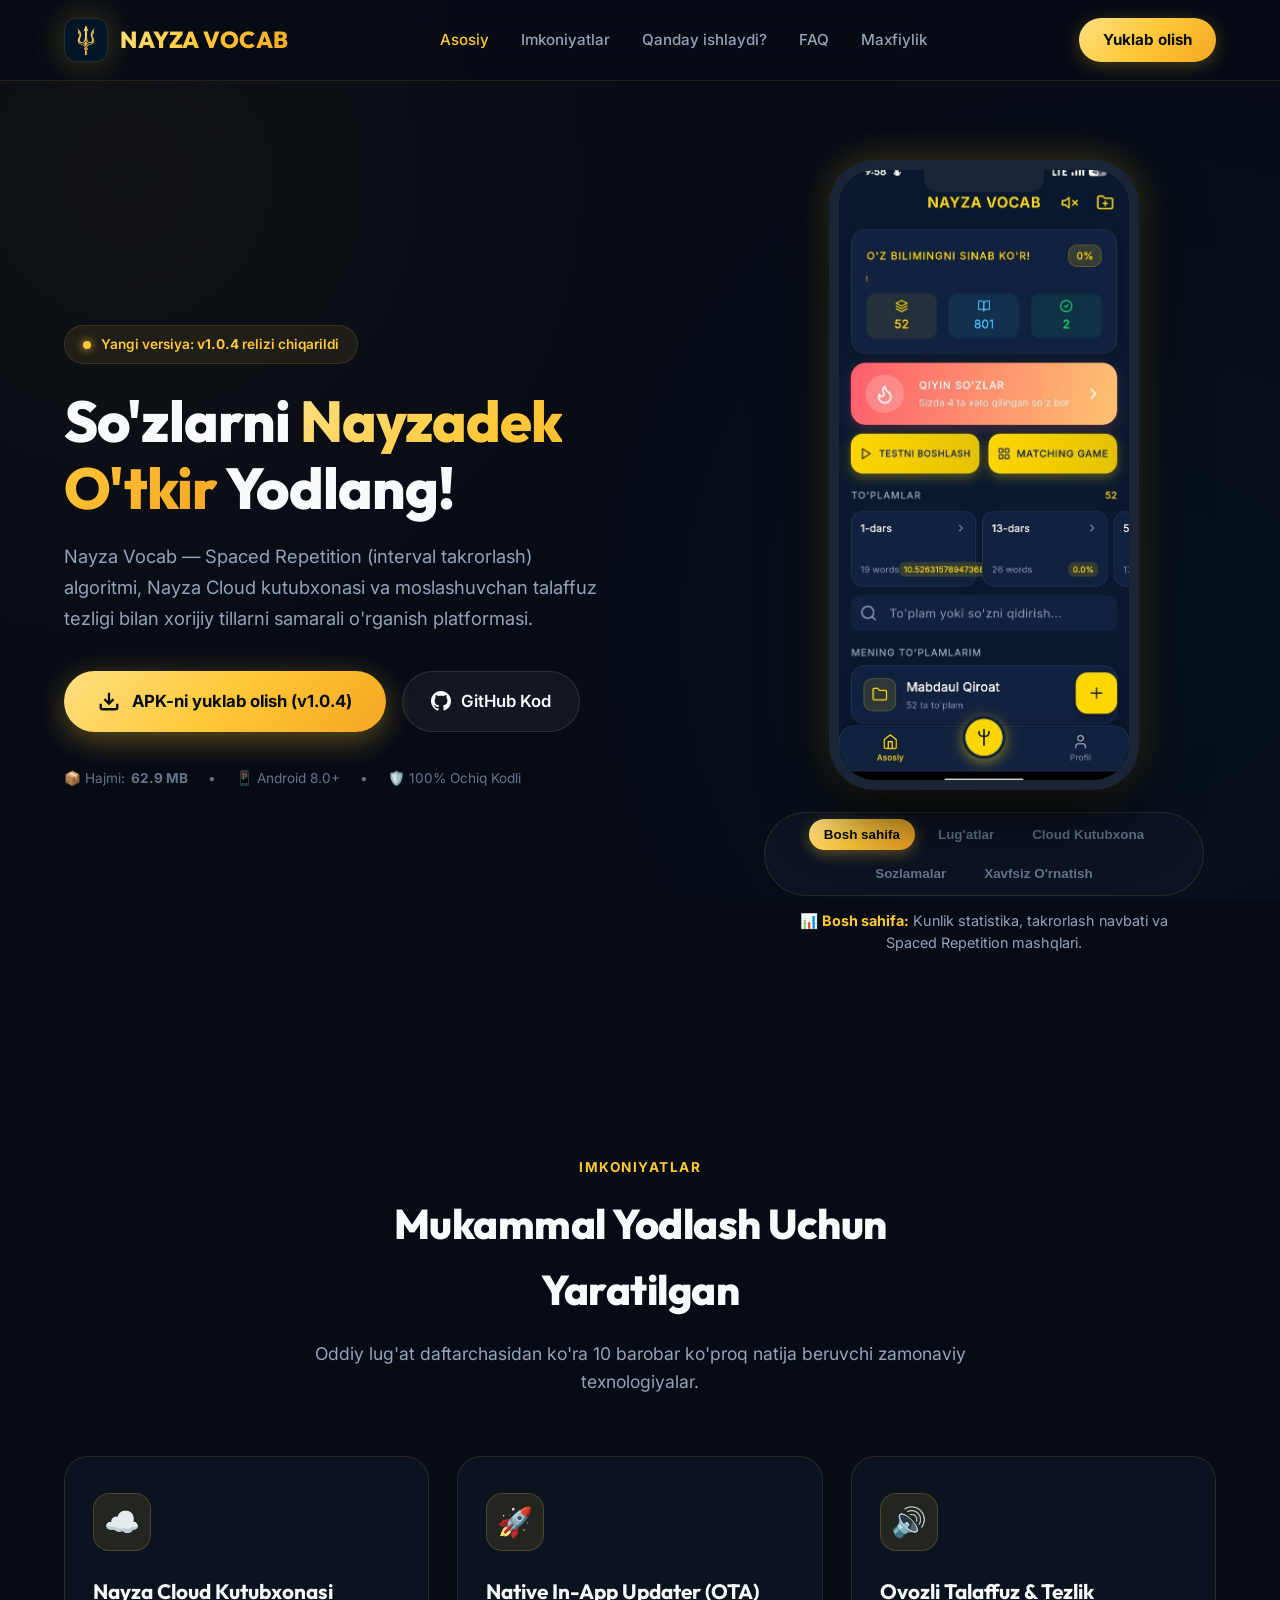
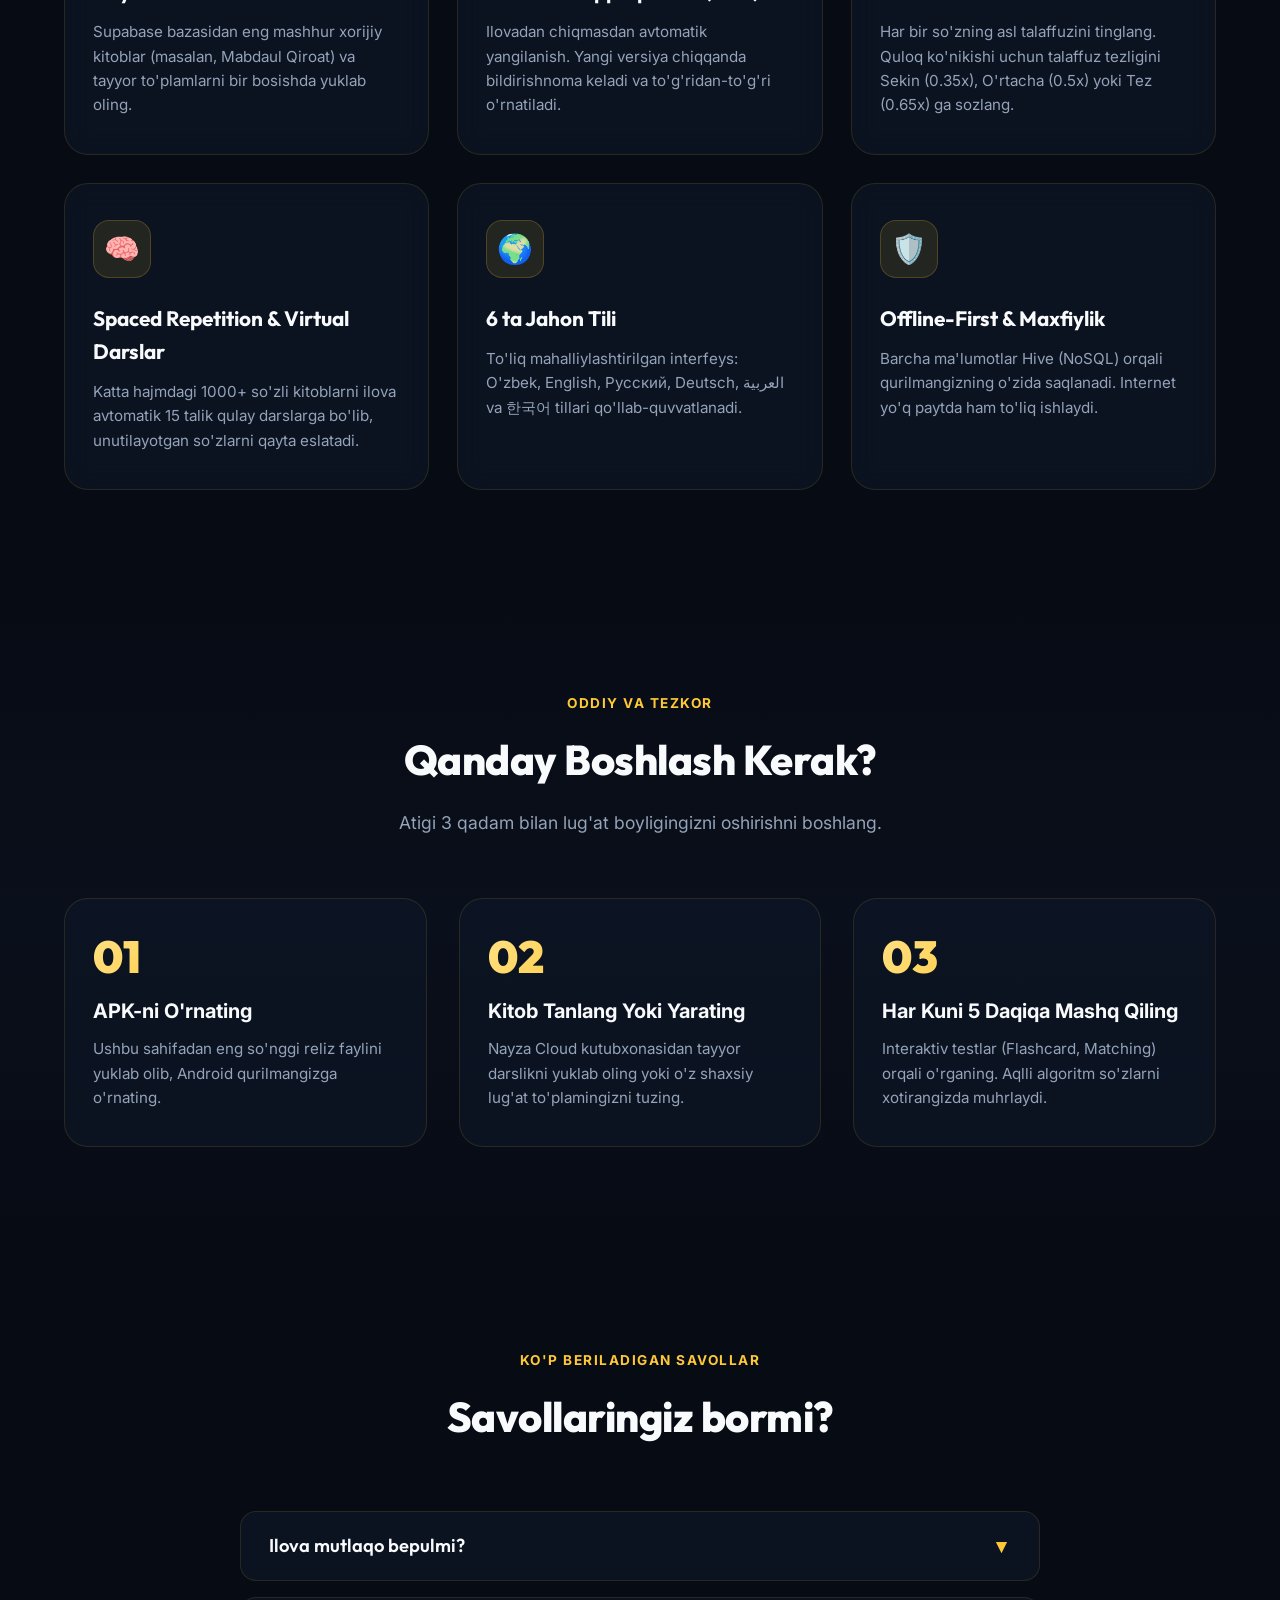
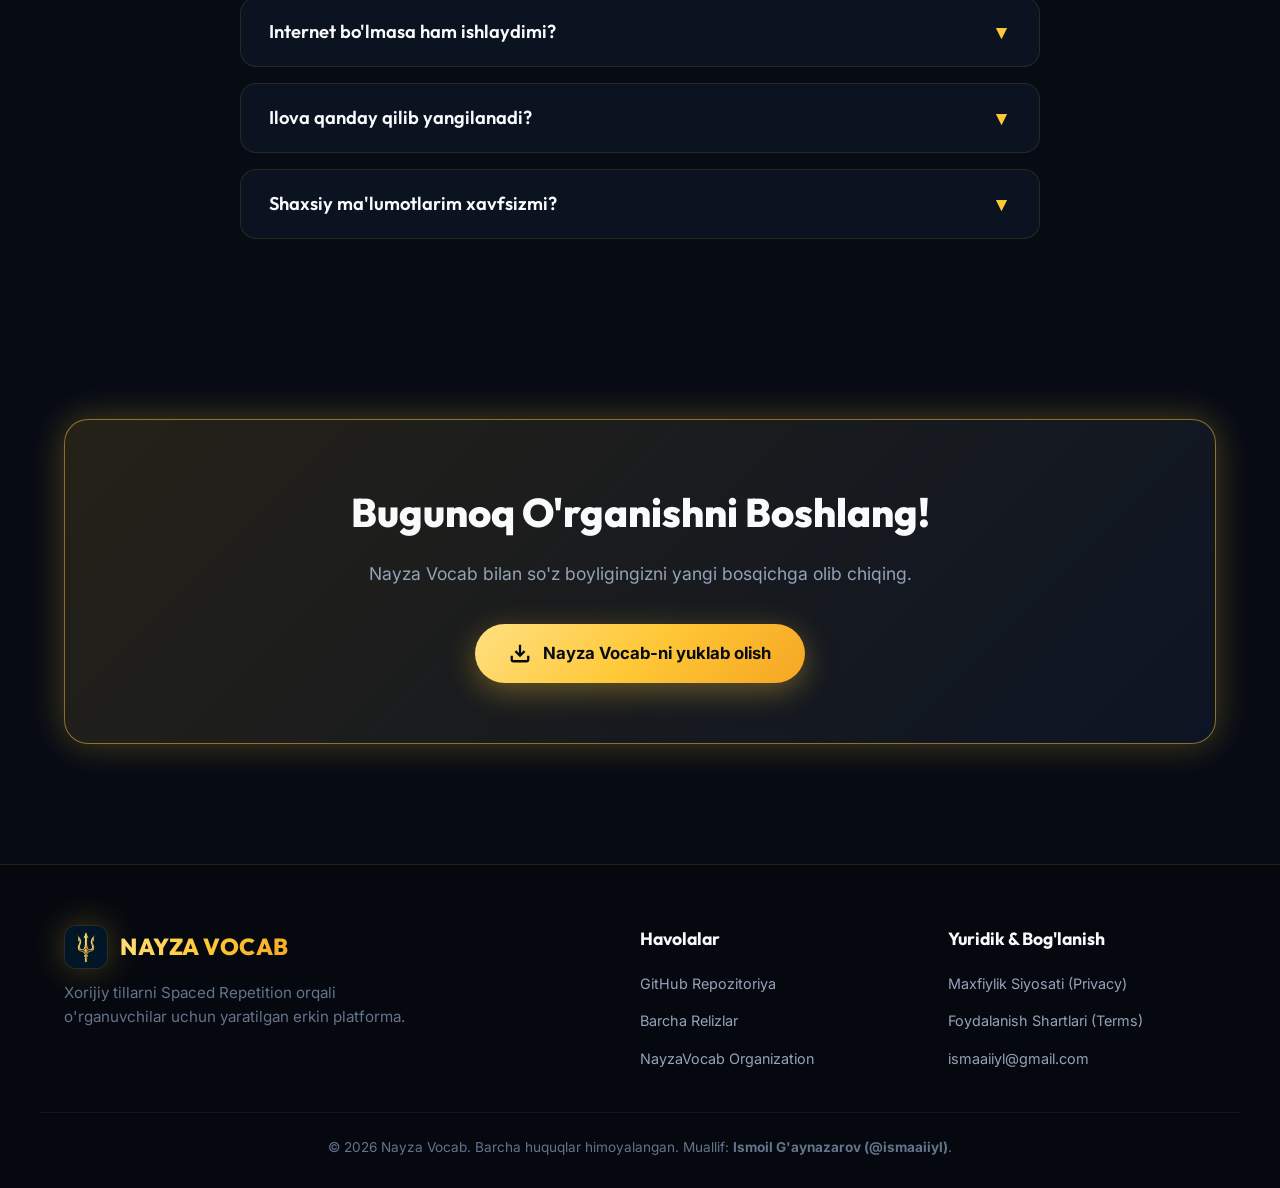
==== commit 1d992a73: "terms/privact" ====
--- a/index.html
+++ b/index.html
@@ -8,13 +8,13 @@
   <!-- SEO & Social Meta -->
   <meta name="description" content="Nayza Vocab — Spaced Repetition (interval takrorlash) va Cloud kutubxonasiga ega zamonaviy lug'at ilovasi. So'zlarni tez va unutilmas yodlang.">
   <meta name="keywords" content="nayza vocab, spaced repetition, ingliz tili, arab tili, lug'at, flutter, vocab builder, til o'rganish">
-  <meta name="author" content="Ismoil (@ismaaiiyl)">
+  <meta name="author" content="Ismoil G'aynazarov (@ismaaiiyl)">
   <link rel="icon" type="image/png" href="assets/logo.png">
 
   <!-- Open Graph / Facebook / Telegram -->
   <meta property="og:type" content="website">
   <meta property="og:url" content="https://nayzavocab.ismaaiiyl.me/">
-  <meta property="og:title" content="Nayza Vocab 🔱 — So'zlarni Nayzadek O'tkir Yodlang!">
+  <meta property="og:title" content="Nayza Vocab — So'zlarni Nayzadek O'tkir Yodlang!">
   <meta property="og:description" content="Spaced Repetition, Cloud Kutubxona va In-App yangilanishlarga ega zamonaviy Android lug'at ilovasi.">
   <meta property="og:image" content="assets/logo.png">
 
@@ -41,7 +41,7 @@
     "softwareVersion": "1.0.4",
     "author": {
       "@type": "Person",
-      "name": "Ismoil",
+      "name": "Ismoil G'aynazarov",
       "url": "https://github.com/ismaaiiyl"
     }
   }
@@ -332,7 +332,7 @@
     </div>
 
     <div class="container footer-bottom">
-      <p>© <span id="current-year">2026</span> Nayza Vocab. Barcha huquqlar himoyalangan. Muallif: <strong>Ismoil (@ismaaiiyl)</strong>.</p>
+      <p>© <span id="current-year">2026</span> Nayza Vocab. Barcha huquqlar himoyalangan. Muallif: <strong>Ismoil G'aynazarov (@ismaaiiyl)</strong>.</p>
     </div>
   </footer>
 
--- a/css/style.css
+++ b/css/style.css
@@ -628,51 +628,334 @@
 
 /* ================= LEGAL PAGES (PRIVACY & TERMS) ================= */
 .legal-page {
-  padding: 140px 0 80px;
+  padding: 130px 0 80px;
 }
 
 .legal-content {
   background: var(--bg-card);
   border: 1px solid var(--border-subtle);
   border-radius: var(--radius-lg);
-  padding: 50px;
+  padding: 48px;
   backdrop-filter: blur(16px);
+}
+
+.legal-header-meta {
+  display: flex;
+  justify-content: space-between;
+  align-items: center;
+  flex-wrap: wrap;
+  gap: 16px;
+  margin-bottom: 24px;
+  padding-bottom: 20px;
+  border-bottom: 1px solid var(--border-subtle);
+}
+
+.legal-badge-pill {
+  display: inline-block;
+  background: rgba(255, 200, 55, 0.08);
+  border: 1px solid rgba(255, 200, 55, 0.25);
+  color: var(--gold-primary);
+  font-size: 0.76rem;
+  font-weight: 700;
+  text-transform: uppercase;
+  letter-spacing: 1.5px;
+  padding: 4px 12px;
+  border-radius: var(--radius-pill);
+}
+
+.legal-actions {
+  display: flex;
+  align-items: center;
+  gap: 10px;
+  flex-wrap: wrap;
+}
+
+.btn-legal-action {
+  display: inline-flex;
+  align-items: center;
+  gap: 8px;
+  background: rgba(255, 255, 255, 0.04);
+  border: 1px solid var(--border-subtle);
+  color: var(--text-main);
+  padding: 8px 16px;
+  border-radius: var(--radius-pill);
+  font-size: 0.85rem;
+  font-weight: 600;
+  text-decoration: none;
+  cursor: pointer;
+  transition: var(--transition);
+}
+
+.btn-legal-action:hover {
+  background: rgba(255, 200, 55, 0.1);
+  border-color: var(--gold-primary);
+  color: var(--gold-primary);
 }
 
 .legal-title {
   font-family: var(--font-heading);
-  font-size: 2.5rem;
+  font-size: 2.4rem;
+  font-weight: 800;
+  color: var(--text-main);
+  letter-spacing: -0.5px;
+  margin-bottom: 8px;
+}
+
+.legal-meta-row {
+  display: flex;
+  flex-wrap: wrap;
+  gap: 16px 24px;
+  font-size: 0.88rem;
+  color: var(--text-dim);
+  margin-bottom: 32px;
+}
+
+.legal-meta-item strong {
+  color: var(--text-muted);
+}
+
+/* Formal Legal Summary Table */
+.legal-summary-box {
+  background: rgba(14, 22, 38, 0.5);
+  border: 1px solid var(--border-subtle);
+  border-radius: var(--radius-md);
+  overflow-x: auto;
+  margin: 28px 0 36px;
+}
+
+.legal-summary-table {
+  width: 100%;
+  border-collapse: collapse;
+  font-size: 0.9rem;
+  text-align: left;
+}
+
+.legal-summary-table th {
+  background: rgba(255, 200, 55, 0.05);
   color: var(--gold-primary);
-  margin-bottom: 12px;
-}
-
-.legal-update {
-  font-size: 0.9rem;
-  color: var(--text-dim);
+  font-weight: 700;
+  padding: 12px 18px;
+  border-bottom: 1px solid var(--border-subtle);
+  font-size: 0.8rem;
+  text-transform: uppercase;
+  letter-spacing: 0.5px;
+}
+
+.legal-summary-table td {
+  padding: 12px 18px;
+  border-bottom: 1px solid rgba(255, 255, 255, 0.04);
+  color: var(--text-muted);
+}
+
+.legal-summary-table tr:last-child td {
+  border-bottom: none;
+}
+
+.legal-status-tag {
+  display: inline-block;
+  font-size: 0.75rem;
+  font-weight: 700;
+  padding: 2px 8px;
+  border-radius: 4px;
+}
+
+.legal-status-tag.yes {
+  background: rgba(34, 197, 94, 0.15);
+  color: #4ade80;
+  border: 1px solid rgba(34, 197, 94, 0.3);
+}
+
+.legal-status-tag.no {
+  background: rgba(239, 68, 68, 0.15);
+  color: #f87171;
+  border: 1px solid rgba(239, 68, 68, 0.3);
+}
+
+/* Table of Contents */
+.legal-toc {
+  background: rgba(14, 22, 38, 0.4);
+  border: 1px solid var(--border-subtle);
+  border-radius: var(--radius-md);
+  padding: 24px 28px;
   margin-bottom: 40px;
-  border-bottom: 1px solid var(--border-subtle);
-  padding-bottom: 16px;
+}
+
+.legal-toc-title {
+  font-family: var(--font-heading);
+  font-size: 0.95rem;
+  font-weight: 700;
+  color: var(--gold-primary);
+  text-transform: uppercase;
+  letter-spacing: 1px;
+  margin-bottom: 14px;
+}
+
+.legal-toc-list {
+  padding-left: 20px;
+  color: var(--text-muted);
+  font-size: 0.92rem;
+  line-height: 2;
+}
+
+.legal-toc-list a {
+  color: var(--text-muted);
+  text-decoration: none;
+  transition: color 0.2s;
+}
+
+.legal-toc-list a:hover {
+  color: var(--gold-primary);
+  text-decoration: underline;
+}
+
+/* Legal Body */
+.legal-body {
+  color: var(--text-muted);
 }
 
 .legal-body h2 {
   font-family: var(--font-heading);
-  font-size: 1.5rem;
+  font-size: 1.35rem;
+  font-weight: 700;
   color: var(--text-main);
-  margin: 32px 0 12px;
+  margin: 36px 0 14px;
+  padding-bottom: 8px;
+  border-bottom: 1px solid rgba(255, 255, 255, 0.06);
+}
+
+.legal-body h3 {
+  font-size: 1.1rem;
+  font-weight: 600;
+  color: var(--text-main);
+  margin: 20px 0 10px;
 }
 
 .legal-body p {
   color: var(--text-muted);
   margin-bottom: 16px;
-  font-size: 1rem;
+  font-size: 0.98rem;
   line-height: 1.8;
 }
 
-.legal-body ul {
+.legal-body ul, .legal-body ol {
   padding-left: 24px;
-  color: var(--text-muted);
   margin-bottom: 20px;
   line-height: 1.8;
+}
+
+.legal-body li {
+  margin-bottom: 8px;
+  font-size: 0.96rem;
+}
+
+.legal-quote {
+  background: rgba(255, 200, 55, 0.04);
+  border-left: 3px solid var(--gold-primary);
+  padding: 16px 20px;
+  border-radius: 0 var(--radius-sm) var(--radius-sm) 0;
+  margin: 20px 0;
+  font-size: 0.92rem;
+  line-height: 1.7;
+  color: var(--text-main);
+}
+
+.legal-table-wrap {
+  overflow-x: auto;
+  margin: 20px 0 24px;
+  border: 1px solid var(--border-subtle);
+  border-radius: var(--radius-sm);
+}
+
+.legal-data-table {
+  width: 100%;
+  border-collapse: collapse;
+  font-size: 0.88rem;
+  text-align: left;
+}
+
+.legal-data-table th {
+  background: rgba(255, 255, 255, 0.03);
+  color: var(--text-main);
+  padding: 10px 14px;
+  border-bottom: 1px solid var(--border-subtle);
+  font-weight: 600;
+}
+
+.legal-data-table td {
+  padding: 10px 14px;
+  border-bottom: 1px solid rgba(255, 255, 255, 0.04);
+  color: var(--text-muted);
+}
+
+.legal-footer-switch {
+  display: flex;
+  justify-content: space-between;
+  align-items: center;
+  flex-wrap: wrap;
+  gap: 14px;
+  margin-top: 48px;
+  padding-top: 24px;
+  border-top: 1px solid var(--border-subtle);
+}
+
+/* Print Stylesheet for Official PDF Generation */
+@media print {
+  body {
+    background: #ffffff !important;
+    color: #111827 !important;
+    background-image: none !important;
+    font-size: 11pt !important;
+    line-height: 1.6 !important;
+  }
+
+  .header, .footer, .legal-actions, .legal-footer-switch, .menu-toggle {
+    display: none !important;
+  }
+
+  .legal-page {
+    padding: 0 !important;
+  }
+
+  .legal-content {
+    background: none !important;
+    border: none !important;
+    padding: 0 !important;
+    backdrop-filter: none !important;
+    box-shadow: none !important;
+  }
+
+  .legal-title {
+    color: #000000 !important;
+    font-size: 22pt !important;
+  }
+
+  .legal-body h2 {
+    color: #000000 !important;
+    border-bottom: 1px solid #d1d5db !important;
+    page-break-after: avoid;
+  }
+
+  .legal-body p, .legal-body li {
+    color: #374151 !important;
+  }
+
+  .legal-summary-box, .legal-toc, .legal-quote, .legal-table-wrap {
+    background: #f9fafb !important;
+    border: 1px solid #e5e7eb !important;
+    color: #111827 !important;
+    page-break-inside: avoid;
+  }
+
+  .legal-summary-table th, .legal-data-table th {
+    background: #f3f4f6 !important;
+    color: #111827 !important;
+    border-bottom: 1px solid #e5e7eb !important;
+  }
+
+  .legal-summary-table td, .legal-data-table td {
+    color: #374151 !important;
+    border-bottom: 1px solid #e5e7eb !important;
+  }
 }
 
 /* ================= FOOTER ================= */
@@ -1074,6 +1357,54 @@
     font-size: 0.76rem;
     line-height: 1.5;
   }
+
+  /* Legal Pages Mobile */
+  .legal-page {
+    padding: 90px 0 40px;
+  }
+
+  .legal-content {
+    padding: 26px 18px;
+    border-radius: 18px;
+  }
+
+  .legal-title {
+    font-size: 1.85rem;
+  }
+
+  .legal-header-meta {
+    flex-direction: column;
+    align-items: flex-start;
+    gap: 12px;
+  }
+
+  .legal-actions {
+    width: 100%;
+  }
+
+  .btn-legal-action {
+    width: 100%;
+    justify-content: center;
+  }
+
+  .legal-meta-row {
+    flex-direction: column;
+    gap: 6px;
+    margin-bottom: 24px;
+  }
+
+  .legal-toc {
+    padding: 18px 20px;
+  }
+
+  .legal-footer-switch {
+    flex-direction: column;
+    align-items: stretch;
+  }
+
+  .legal-footer-switch .btn-legal-action {
+    text-align: center;
+  }
 }
 
 @media (max-width: 420px) {
